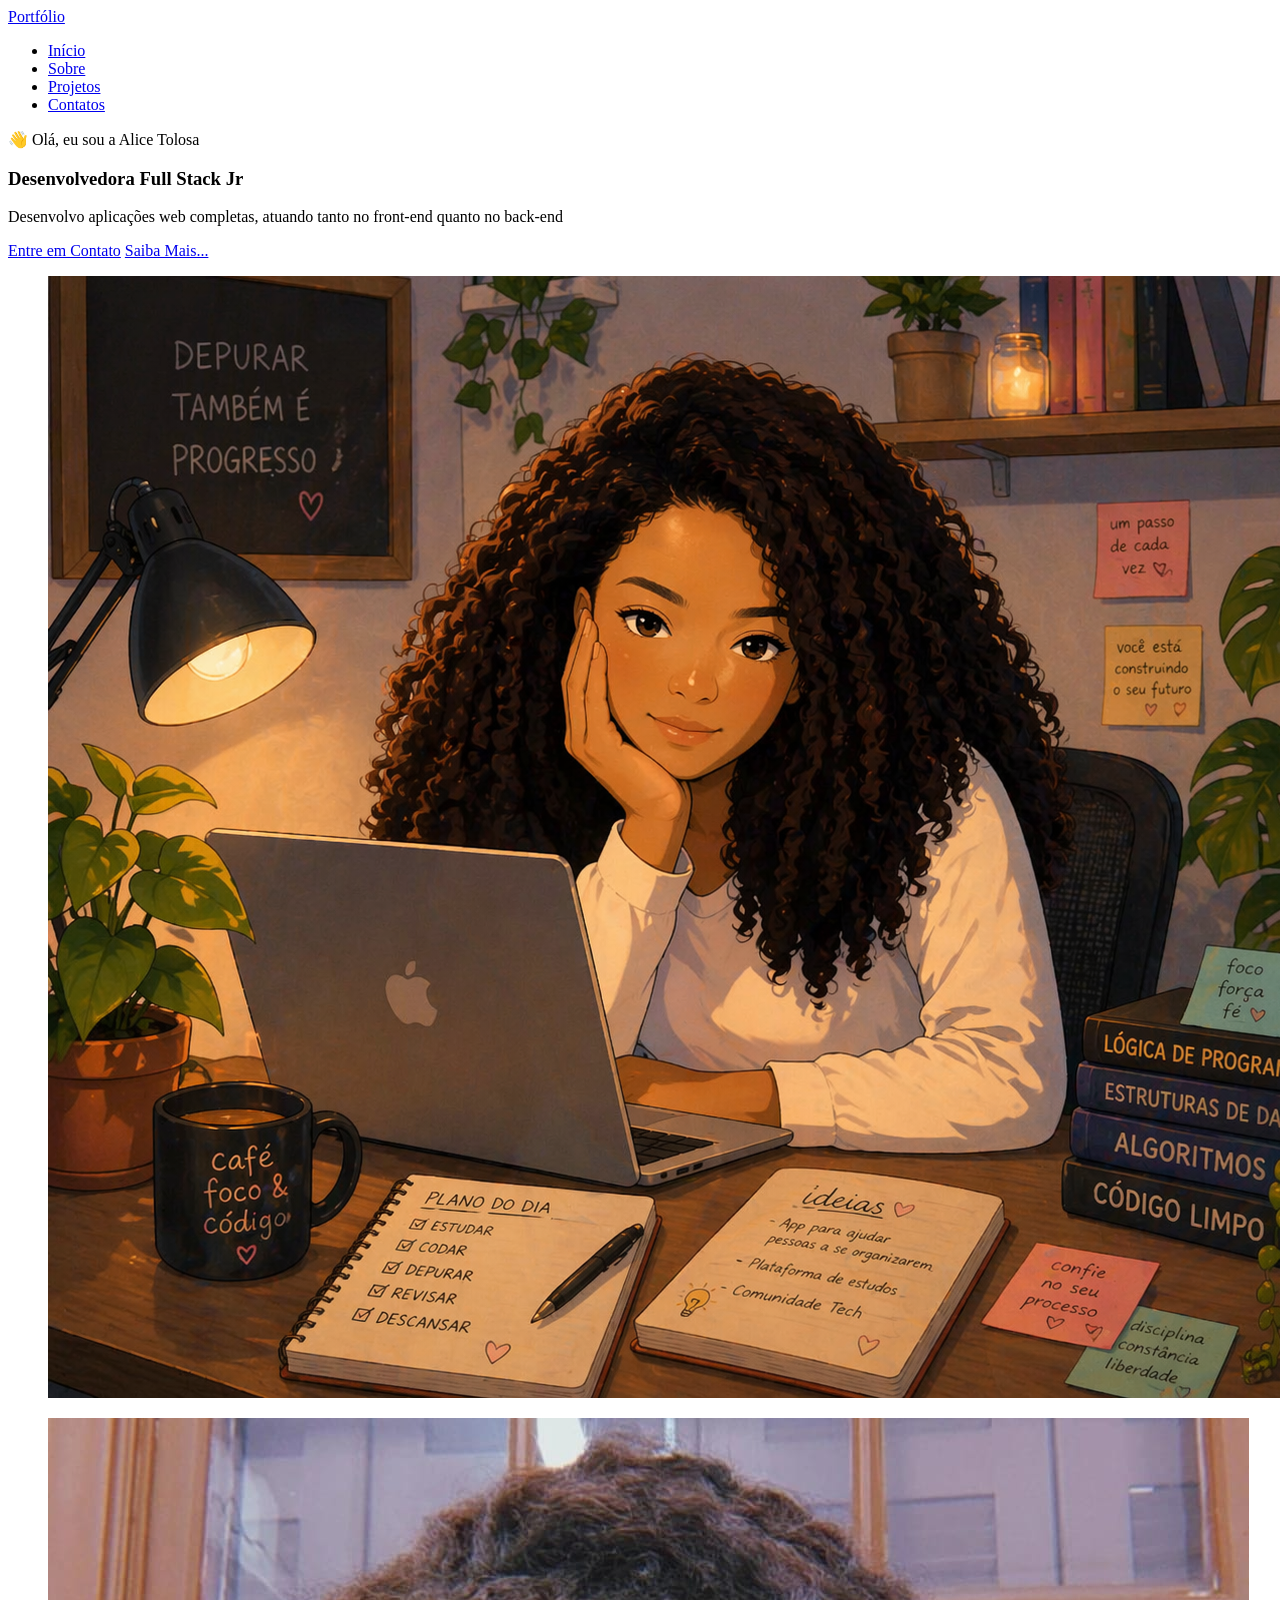
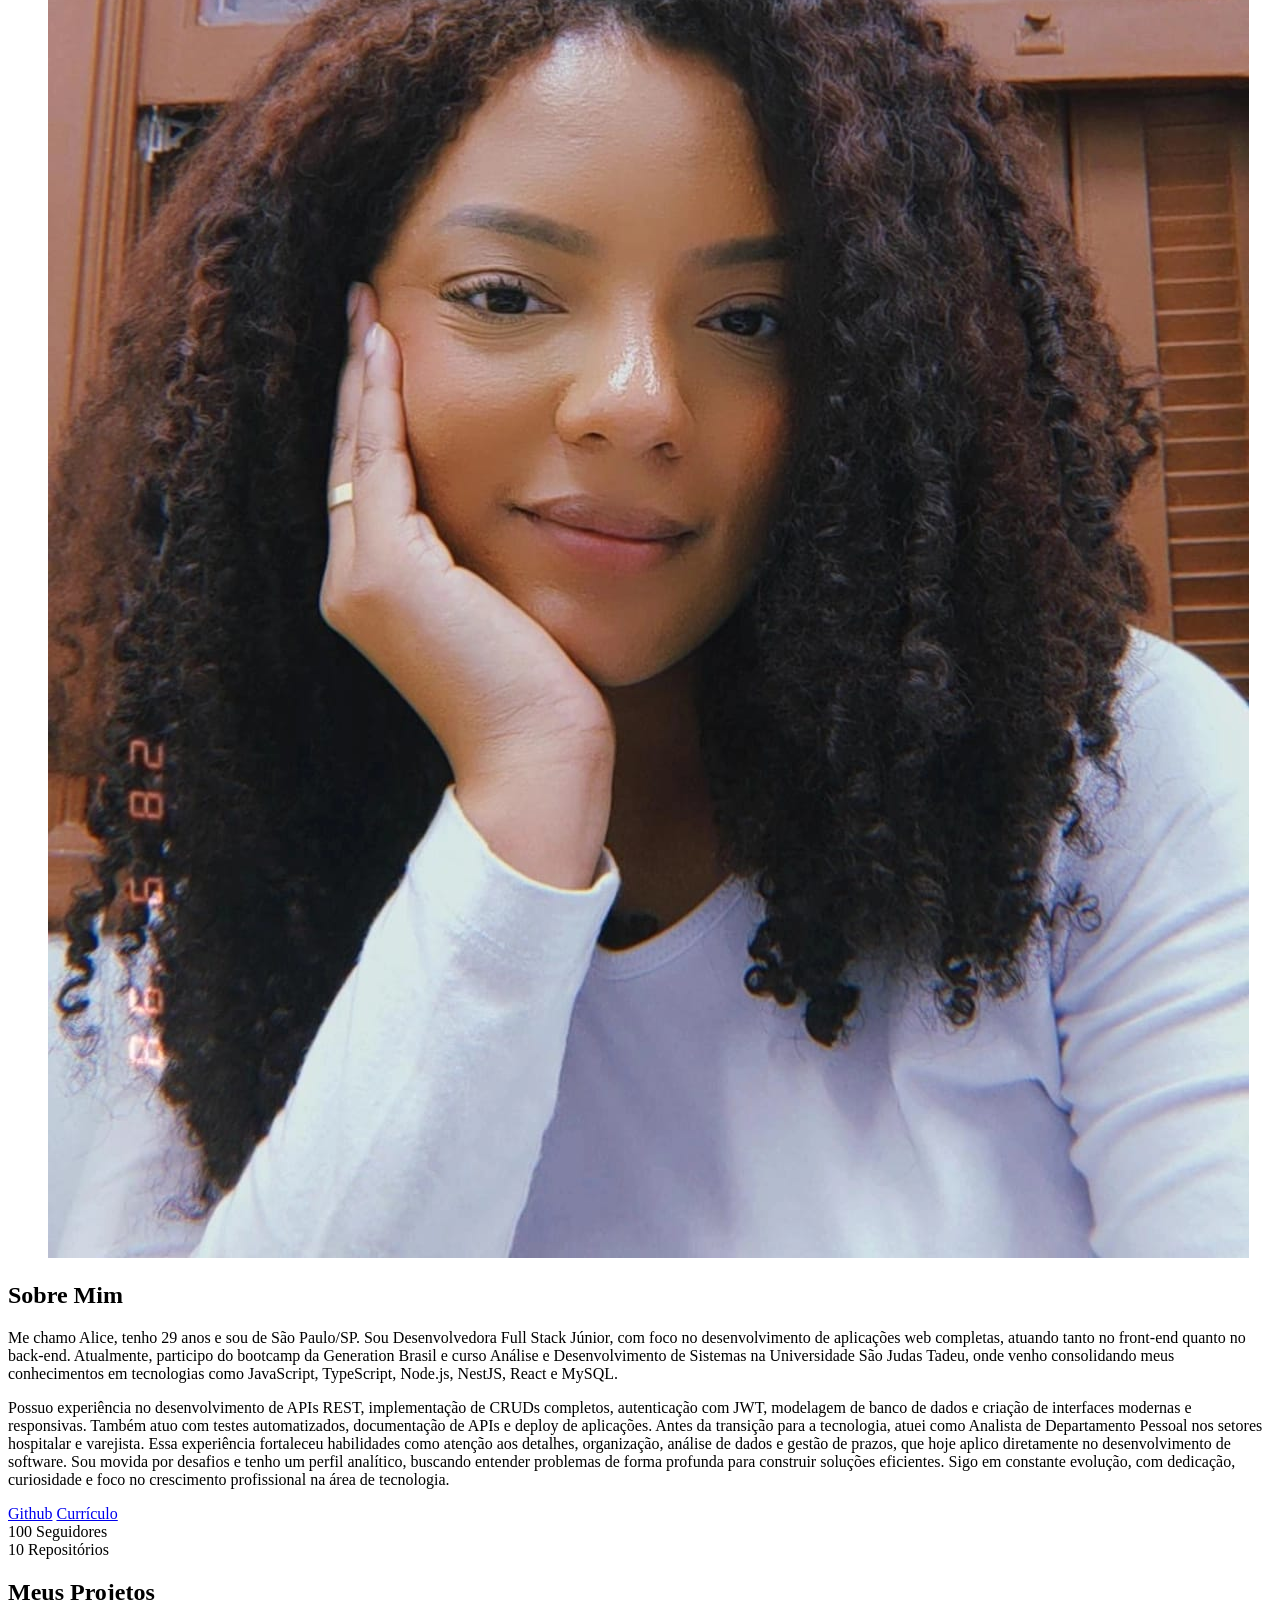
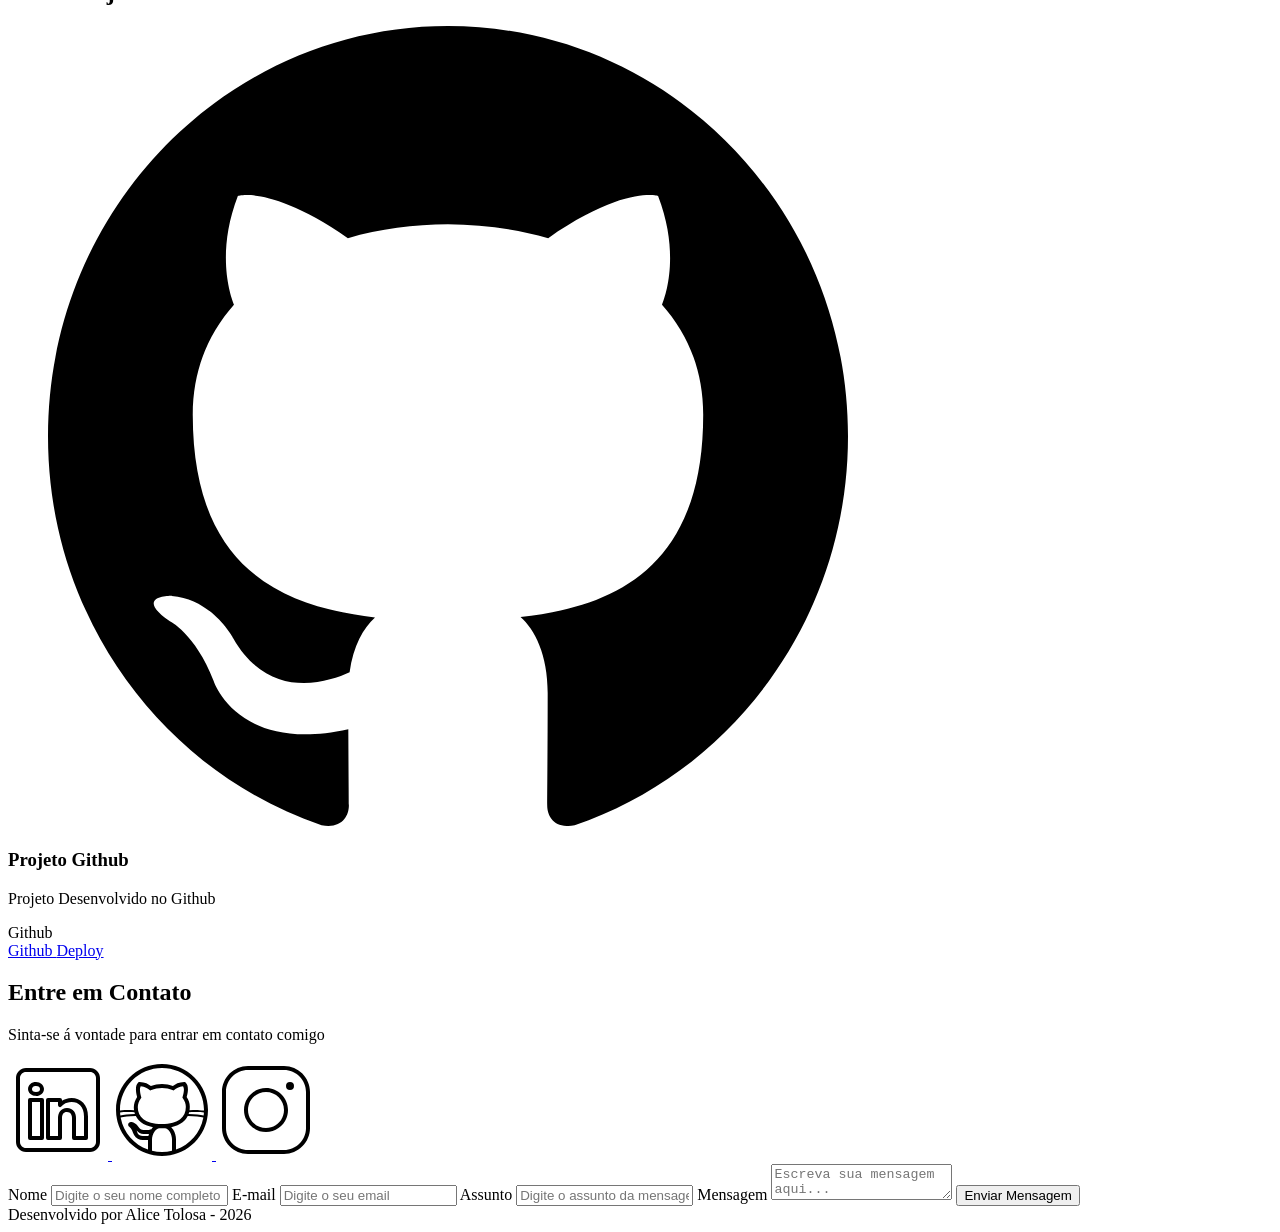
==== index.html @ be059934 "feat: estrutura inicial do projeto com index e assets" ====
<!DOCTYPE html>
<html lang="pt-br">
<head>
    <meta charset="UTF-8">
    <meta name="viewport" content="width=device-width, initial-scale=1.0">
    <meta name="author" content="Alice de Oliveira Tolosa">
    <meta 
        name="description"
        content="Portfólio, 
                desenvolvedora Full Stack especializado em criar experiências 
                digitais incríveis. Conheça meus projetos e entre em contato."
    >
    <meta name="robots" content="index, follow">
    <link rel="icon" type="image/svg+xml" href="./assets/img/favicon.svg">
    <title>Portfólio</title>
</head>
<body>

    <!--cabeçalho da página: logo, nome do site e menu de navegação -->
    <header>

        <!--div container: agrupar tudo do menu-->
        <div class="menu-content">
            
            <!--Titulo: um “logo clicável”-->
            <a href="index.html" id="titulo">Portfólio</a>

            <!--Navegação-->
            <nav>
                <!--Lista não ordenada-->
                <ul class="menu-list">
                    <li> <a href="#hero">Início</a></li>  <!--#hero: aponta pra uma seção da mesma página-->
                    <li> <a href="#about">Sobre</a> </li>
                    <li> <a href="#projects">Projetos</a></li>
                    <li> <a href="#contact">Contatos</a></li>
                </ul>
            </nav>
        </div>
    </header>

    <!---->
    <!--Seção principal da página-->
    <main>

        <!--Seção Boas vindas-->
        <section id="#hero" class="section-container hero-container">

            <!--Boas Vindas-->
            <article class="#hero-content">

                <span>👋 Olá, eu sou a Alice Tolosa</span>
                <h1>Desenvolvedora Full Stack Jr</h1>
                <p>Desenvolvo aplicações web completas, atuando tanto no front-end quanto no back-end</p>

                <div class="buttons-container">
                    <a href="#contact" class="botao">Entre em Contato</a>
                    <a href="#about" class="botao-outline">Saiba Mais...</a>
                </div>
            </article>

            <!--IMAGEM-->
            <figure class="hero-image">
                <img src="./assets/img/dev.png"
                alt="Foto da autora." 
                class="float-animation">
            </figure>

        </section>

      <!--Sobre o autor-->
        <section id="#about" class="section-container about-container">
            
            <figure class="about-image">
                <img src="./assets/img/foto_alice.jpeg" alt="Foto do Perfil">
            </figure>

            <article class="about-content">
                <h2>Sobre Mim </h2>

                <p>
                    Me chamo Alice, tenho 29 anos e sou de São Paulo/SP. Sou Desenvolvedora Full Stack Júnior, com foco no desenvolvimento de aplicações web completas, atuando tanto no front-end quanto no back-end. 
                    Atualmente, participo do bootcamp da Generation Brasil e curso Análise e Desenvolvimento de Sistemas na Universidade São Judas Tadeu, onde venho consolidando meus conhecimentos em tecnologias como JavaScript, TypeScript, Node.js, NestJS, React e MySQL.</p>
                <p>
                    Possuo experiência no desenvolvimento de APIs REST, implementação de CRUDs completos, autenticação com JWT, modelagem de banco de dados e criação de interfaces modernas e responsivas. Também atuo com testes automatizados, documentação de APIs e deploy de aplicações.
                    Antes da transição para a tecnologia, atuei como Analista de Departamento Pessoal nos setores hospitalar e varejista. Essa experiência fortaleceu habilidades como atenção aos detalhes, organização, análise de dados e gestão de prazos, que hoje aplico diretamente no desenvolvimento de software.
                    Sou movida por desafios e tenho um perfil analítico, buscando entender problemas de forma profunda para construir soluções eficientes. Sigo em constante evolução, com dedicação, curiosidade e foco no crescimento profissional na área de tecnologia.
                </p>

                <div class="about-buttons-data">
                    <div class="buttons-container">
                        <a href="#" target="_blank" class="botao">Github</a>
                        <a href="#" target="_blank" class="botao-outline">Currículo</a>
                    </div>

                    <div class="data-container">
                        <div class="data-item">
                            <span class="data-number">100</span>
                            <span class="data-lavel">Seguidores</span>
                        </div>

                        <div class="data-item">
                            <span class="data-number">10</span>
                            <span class="data-label">Repositórios</span>
                        </div>
                    </div>
                </div>
            </article>
        </section>

        <!-- Seção Projetos-->
        <section id="#projects" class="section-container projects-container">
            <h2>Meus Projetos</h2>

            <!--Swiper Container -->
            <div class="swiper projects-swiper">
                <div class="swiper-wrapper">
                    <div class="swiper-slide">
                        <article class="project-card">
                            <figure class="project-image">
                                <img src="./assets/icons/languages/github.svg"
                                alt="Ícone Github">
                            </figure>

                            <div class="projects-content">
                                <h3>Projeto Github</h3>
                                <p>Projeto Desenvolvido no Github</p>

                                <div class="project-tags">
                                    <span class="tag">Github</span>
                                </div>

                                <div class="project-buttons">
                                    <a href="#" target="_blank" class="botao botao-sm">
                                        Github
                                    </a>

                                    <a href="#" target="_blank" class="botao-outline botao-sm">
                                        Deploy
                                    </a>
                                </div>
                            </div>

                        </article>
                    </div>
                </div>

                <!--Botões de navegação-->
                <div class="swiper-button-next"></div>
                <div class="swiper-button-prev"></div>

                <!-- Paginação -->
                <div class="swiper-pagination"></div>
            </div>
        </section>

        <!--Seção de Contatos e redes sociais-->
        <section id="#contact" class="selection-container contact-container">

            <!--Redes Sociais-->
            <article class="contact-info">
                <h2>Entre em Contato</h2>
                <p>Sinta-se á vontade para entrar em contato comigo</p>

                <div class="social-container">
                    <a href="#" target="_blank" class="social-icon" aria-label="LinkedIn">
                        <img src="./assets/icons/social/linkedin.svg" alt="Link para o Linkedin">
                    </a>

                    <a href="#" target="_blank" class="social-icon" aria-label="Github">
                        <img src="./assets/icons/social/github.svg" alt="Link para o Github">
                    </a>

                    <a href="#" target="_blank" class="social-icon" aria-label="Instagram">
                        <img src="./assets/icons/social/instagram.svg" alt="Link para o Instagram">
                    </a>
                </div>
            </article>

            <!--Formulário-->
            <form id="formulario">

                <label for="nome">Nome</label>
                <input id="nome" name="nome" type="text" placeholder="Digite o seu nome completo">
                <span id="erro-nome"></span>

                <label for="email">E-mail</label>
                <input id="email" nome="email" type="text" placeholder="Digite o seu email">
                <span id="erro-email"></span>

                <label for="assunto">Assunto</label>
                <input id="assunto" nome="assunto" type="text" placeholder="Digite o assunto da mensagem">
                <span id="erro-assunto"></span>

                <label for="mensagem">Mensagem</label>
                <textarea id="mensagem" nome="mensagem" placeholder="Escreva sua mensagem aqui..."></textarea>
                <span id="erro-mensagem"></span>

                <button class="botao" type="submit">Enviar Mensagem</button>

            </form>
        </section>

    </main>

    <!--Rodapé-->
    <footer>
        Desenvolvido por Alice Tolosa - 2026
    </footer>
    
</body>
</html>
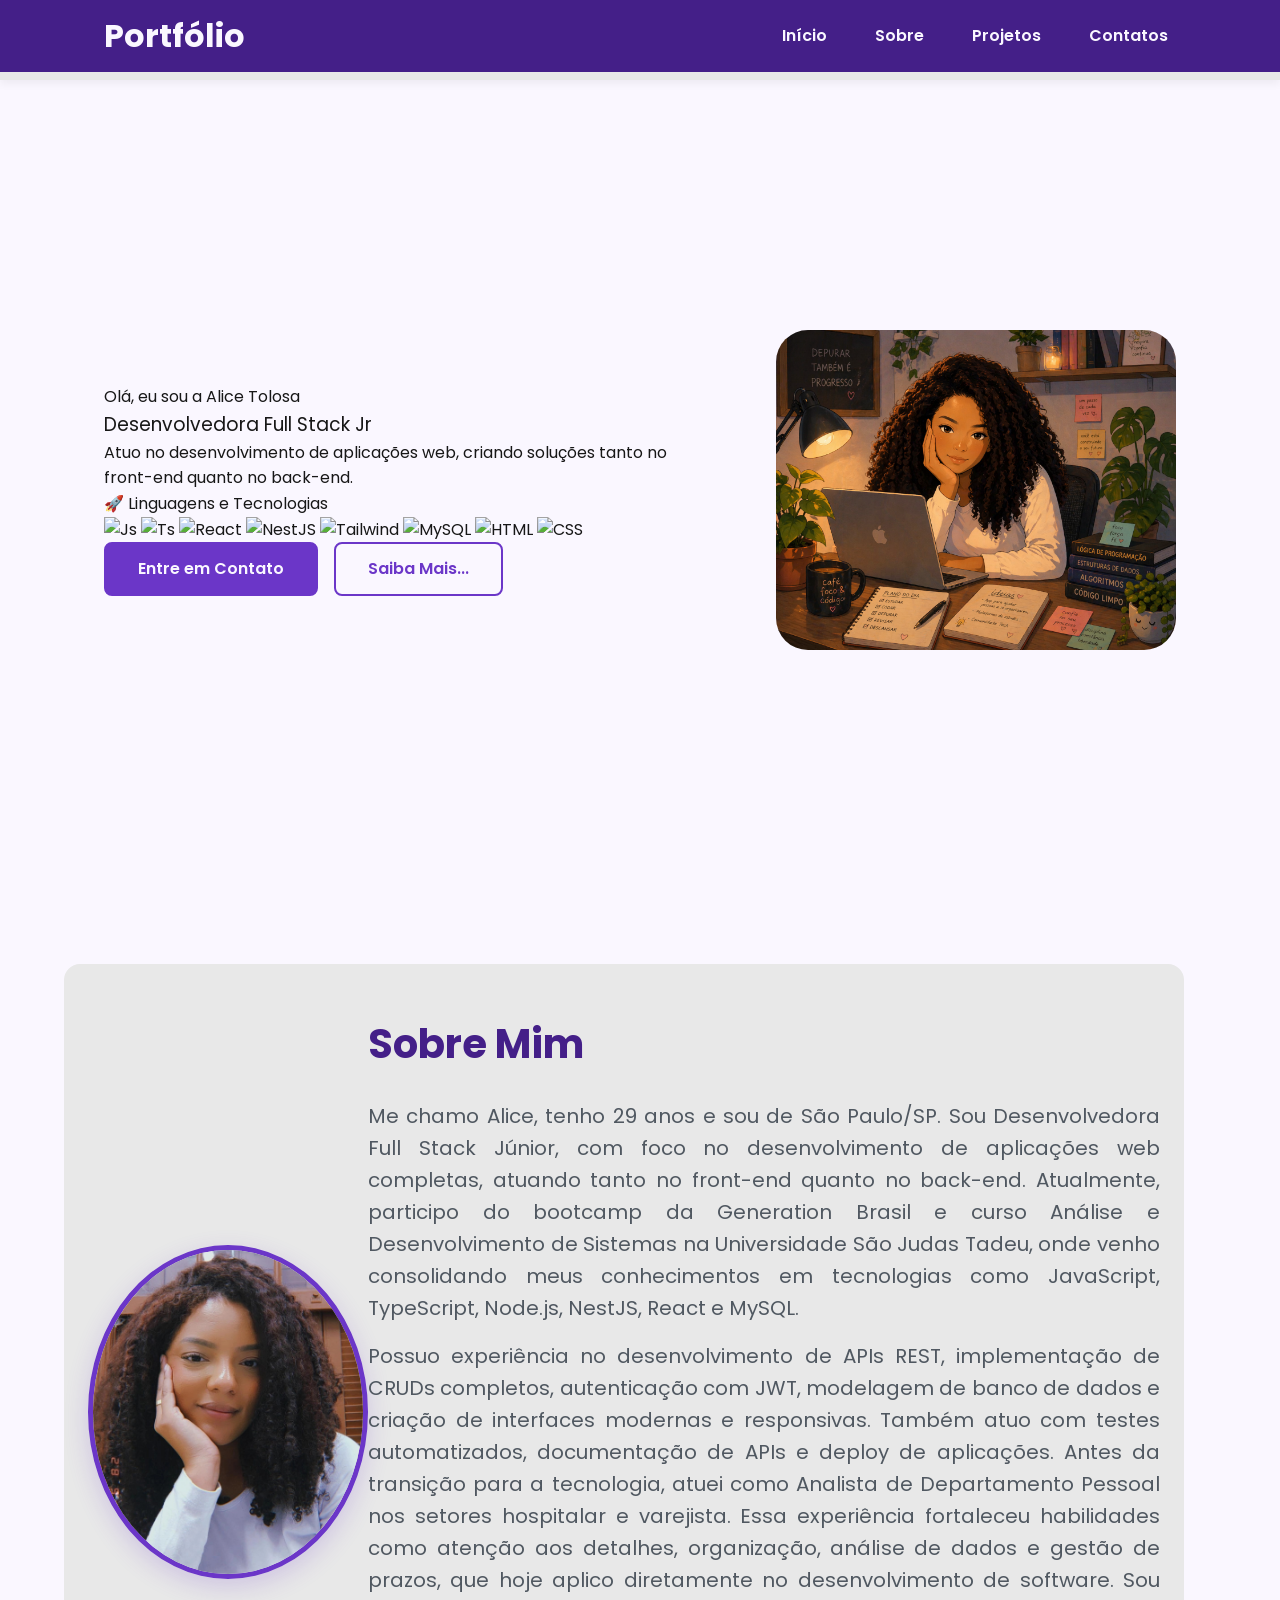
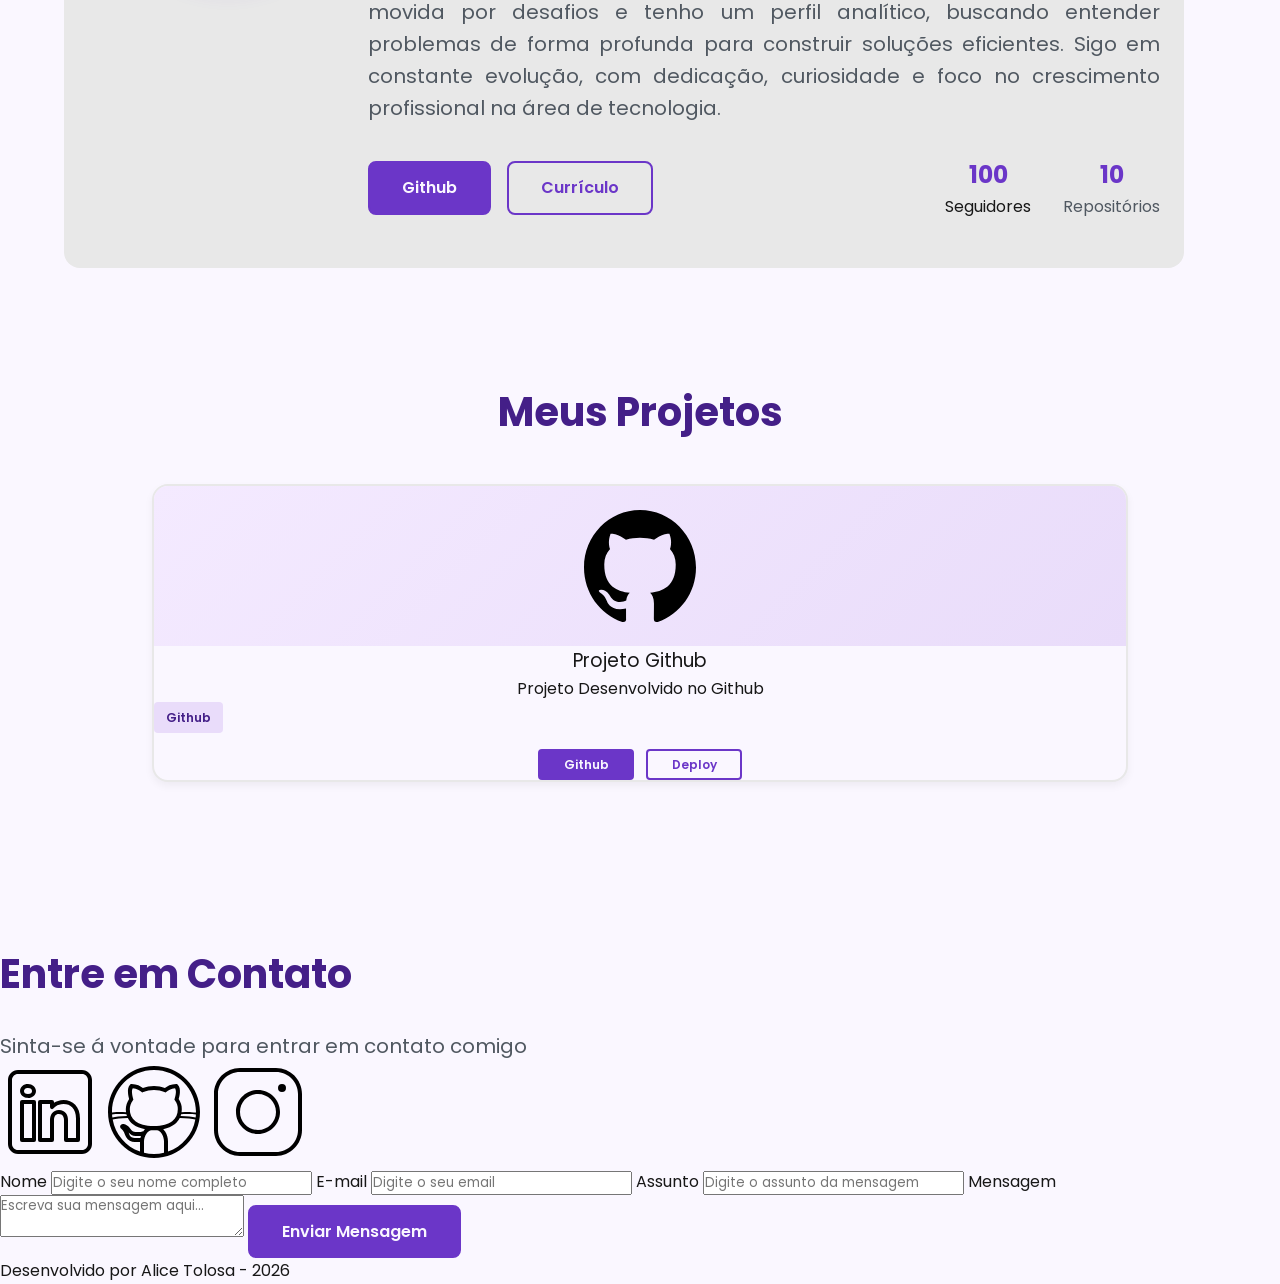
==== commit 28785f3f: "feat: inicio da estilização com css" ====
--- a/index.html
+++ b/index.html
@@ -1,6 +1,14 @@
 <!DOCTYPE html>
 <html lang="pt-br">
 <head>
+
+    <!-- Fontes do Google -->
+    <link rel="preconnect" href="https://fonts.googleapis.com">
+    <link rel="preconnect" href="https://fonts.gstatic.com" crossorigin>
+
+    <!-- Fonte do Google - Poppins -->
+    <link href="https://fonts.googleapis.com/css2?family=Poppins&display=swap" rel="stylesheet">
+
     <meta charset="UTF-8">
     <meta name="viewport" content="width=device-width, initial-scale=1.0">
     <meta name="author" content="Alice de Oliveira Tolosa">
@@ -12,6 +20,8 @@
     >
     <meta name="robots" content="index, follow">
     <link rel="icon" type="image/svg+xml" href="./assets/img/favicon.svg">
+    <!-- Link para a Folha de Estilo da Página - CSS -->
+    <link rel="stylesheet" href="./assets/css/style.css">
     <title>Portfólio</title>
 </head>
 <body>
@@ -48,10 +58,22 @@
             <!--Boas Vindas-->
             <article class="#hero-content">
 
-                <span>👋 Olá, eu sou a Alice Tolosa</span>
+                <span>Olá, eu sou a Alice Tolosa</span>
                 <h1>Desenvolvedora Full Stack Jr</h1>
-                <p>Desenvolvo aplicações web completas, atuando tanto no front-end quanto no back-end</p>
-
+                <p>Atuo no desenvolvimento de aplicações web, criando soluções tanto no front-end quanto no back-end.</p>
+                <p>🚀 Linguagens e Tecnologias </p>
+                
+
+                <img src="https://raw.githubusercontent.com/devicons/devicon/master/icons/javascript/javascript-plain.svg" alt="Js" title="JavaScript" height="30" width="30" /> 
+                <img src="https://cdn.jsdelivr.net/gh/devicons/devicon@latest/icons/typescript/typescript-original.svg" alt="Ts" title="TypeScript" height="30" width="30" /> 
+                <img src="https://cdn.jsdelivr.net/gh/devicons/devicon@latest/icons/react/react-original.svg" alt="React" title="React" height="30" width="30" /> 
+                <img src="https://cdn.simpleicons.org/nestjs/E0234E" alt="NestJS" title="NestJS" height="30" width="30" /> 
+                <img src="https://cdn.jsdelivr.net/gh/devicons/devicon@latest/icons/tailwindcss/tailwindcss-original.svg" alt="Tailwind" title="Tailwind" height="30" width="30" />
+                <img src="https://cdn.simpleicons.org/mysql/4479A1" alt="MySQL" title="MySQL" height="30" width="30" />
+                <img src="https://raw.githubusercontent.com/devicons/devicon/master/icons/html5/html5-original.svg" alt="HTML" title="HTML" height="30" width="30" />
+                <img src="https://raw.githubusercontent.com/devicons/devicon/master/icons/css3/css3-original.svg" alt="CSS" title="CSS" height="30" width="30" />
+
+                
                 <div class="buttons-container">
                     <a href="#contact" class="botao">Entre em Contato</a>
                     <a href="#about" class="botao-outline">Saiba Mais...</a>
--- a/assets/css/style.css
+++ b/assets/css/style.css
@@ -0,0 +1,417 @@
+* {
+    margin : 0;
+    padding: 0;
+    box-sizing: border-box;
+    font-family: 'Poppins', sans-serif;
+    font-weight: 400;
+    text-decoration: none;
+    outline: none;
+}
+
+:root {
+    /*Palheta de Cores*/
+    --purple-50: #f4eaff;
+    --purple-100: #e9dcfa;
+    --purple-200: #cdb3f0;
+    --purple-300: #b186e5;
+    --purple-400: #9460db;
+    --purple-500: #6b36c8;
+    --purple-600: #5b2ca0;
+    --purple-700: #4c2177;
+    --purple-800: #441f88;
+    --purple-900: #2a0e4d;
+
+    /* Cores Neutras */
+    --gray-200: #e8e8e8 ;
+    --gray-400: #505861;
+    --black: #171717;
+    --white: #FAF7FF;
+
+    /* Cores de Estado*/
+    --error: #e63946;
+
+    /* Sombras */
+    --shadow-sm: 0 0.25rem 0.5rem rgba(0, 0, 0, 0.05);
+    --shadow-md: 0 0.25rem 0.75rem rgba(107, 54, 200, 0.25);
+    --shadow-lg: 0 0.5rem 1.5rem rgba(107, 54, 200, 0.2);
+
+    /* Espaçamentos */
+    --spacing-xs: 0.5rem;
+    --spacing-sm: 1rem;
+    --spacing-md: 1.5rem;
+    --spacing-lg: 2rem;
+    --spacing-xl: 3rem;
+    --spacing-2xl: 4rem;
+
+    /* Tamanhos de Fonte*/
+    --text-sm: 0.75rem;
+    --text-base: 1rem;
+    --text-lg: 1.25rem;
+    --text-xl: 1.5rem;
+    --text-2xl: 2rem;
+    --text-3xl: 2.5rem;
+
+    /* Border Radius */
+    --radius-sm: 0.25rem;
+    --radius-md: 0.5rem;
+    --radius-lg: 1rem;
+    --radius-xl: 2rem;
+    --radius-full: 50%;
+
+    /* Animação padrão */
+    --transition-default: all 0.3s ease;
+}
+
+html {
+    scroll-behavior: smooth;
+}
+
+body {
+    display: flex;
+    flex-direction: column;
+    min-height: 100vh;
+    background-color: var(--white);
+    line-height: 1.6;
+    color: var(--black);
+}
+
+main {
+    flex: 1;
+}
+
+.section-container {
+    max-width: 70rem;
+    margin: 0 auto;
+    padding: var(--spacing-xl) var(--spacing-md);
+    scroll-margin-top: 6rem;
+}
+
+.buttons-container {
+    display: flex;
+    gap: var(--spacing-sm);
+}
+
+.botao,
+.botao-outline {
+    display: inline-block;
+    padding: 0.75rem 2rem;
+    border: 0.15rem solid transparent;
+    border-radius: var(--radius-md);
+    font-size: var(--text-base);
+    font-weight: 600;
+    text-align: center;
+    cursor: pointer;
+    transition: var(--transition-default);
+}
+
+/* Botão (primario) */
+.botao {
+    border-color: var(--purple-500);
+    background-color: var(--purple-500);
+    color: var(--white);
+}
+
+.botao:hover {
+    border-color: var(--purple-800);
+    background-color: var(--purple-800);
+    box-shadow: var(--shadow-md);
+    transform: translate(-0.25rem);
+}
+
+/* Botão outline (secundario)*/
+.botao-outline {
+    border-color: var(--purple-500);
+    background-color: transparent;
+    color: var(--purple-500);
+}
+
+.botao-outline:hover {
+    border-color: var(--purple-500);
+    background-color: var(--purple-500);
+    color: var(--white);
+    transform: translate(-0.25rem);
+}
+
+/* Modificador para botões pequenos*/
+.botao.botao-sm,
+.botao-outline.botao-sm {
+    min-width: 6rem;
+    padding: 0.25rem var(--spacing-sm);
+    border-width: 0.125rem;
+    border-radius: 0.25rem;
+    font-size: var(--text-sm);
+}
+
+header {
+    position: static;
+    top: 0;
+    z-index: 1000;
+    width: 100%;
+    height: 5rem;
+    border-bottom: var(--spacing-xs) solid var(--gray-200);
+    background-color: var(--purple-800);
+    box-shadow: var(--shadow-sm);
+}
+
+header a {
+    font-weight: 600;
+    color: var(--white);
+    transition: color 0.3s ease;
+}
+
+head a:hover {
+    color: var(--purple-100);
+}
+
+#titulo {
+    font-size: var(--text-2xl);
+    font-weight: 700;
+}
+
+.menu-content {
+    display: flex;
+    justify-content: space-between;
+    align-items: center;
+    max-width: 70rem;
+    height: 100%;
+    margin: 0 auto;
+    padding: 0 var(--spacing-md);
+}
+
+
+.menu-list {
+    display: flex;
+    gap: var(--spacing-lg);
+    list-style: none;
+}
+
+.menu-list a {
+    padding: var(--spacing-xs);
+}
+
+.hero-container {
+    display: flex;
+    align-items: center;
+    gap: var(--spacing-2xl);
+    min-height: calc(100vh - 5rem);
+}
+
+.hero-content {
+    display: flex;
+    flex: 1;
+    flex-direction: column;
+    gap: var(--spacing-md);
+}
+
+.hero-content span {
+    font-size: var(--text-xl);
+    font-weight: 700;
+}
+
+.hero-content h1 {
+    font-size: var(--text-3xl);
+    font-weight: 700;
+}
+
+.hero-content p,
+.about-content p,
+.contact-info p {
+    font-size: var(--text-lg);
+    color: var(--gray-400);
+}
+
+.hero-image {
+    display: flex;
+    flex: 1;
+    justify-content: center;
+}
+
+.hero-image img {
+    width: 400px;
+    max-width: 100;
+    border-radius: var(--radius-xl);
+}
+
+/* animação da foto*/
+@keyframes float {
+    0%,
+    100% {
+        transform: translate(0);
+    }
+
+    50% {
+        transform: translateY(-1.25rem);
+    }
+}
+
+.float-animation {
+    animation: float 3s ease-in-out infinite;
+}
+
+/*sobre mim*/
+.about-container {
+    display: flex;
+    align-items: center;
+    gap: var(--spacing-2xl) auto;
+    margin: var(--spacing-2xl);
+    border-radius: var(--radius-lg);
+    background-color: var(--gray-200);
+}
+
+/* Sobre mim - Imagem  */
+.about-image {
+    flex: 0 0 17.5rem;
+}
+
+.about-image img {
+    width: 100%;
+    border: 0.35rem solid var(--purple-500);
+    border-radius: var(--radius-full);
+    box-shadow: var(--shadow-lg);
+}
+
+/*sobre mim: texto*/
+.about-content h2,
+.projects-container h2,
+.contact-info h2 {
+    margin-bottom: var(--spacing-md);
+    font-size: var(--text-3xl);
+    font-weight: 700;
+    color: var(--purple-800);
+}
+
+.about-content p {
+    margin-bottom: var(--spacing-sm);
+    text-align: justify;
+}
+
+/*Painel Inferior (Botões e Dados do GitHub)*/
+.about-buttons-data {
+    display: flex;
+    justify-content: space-between;
+    align-items: center;
+    gap: var(--spacing-lg);
+    margin-top: var(--spacing-lg);
+}
+
+.about-buttons-data .botao {
+    margin-right: auto;
+}
+
+/*Card - Dados do GitHub*/
+.data-container {
+    display: flex;
+    gap: var(--spacing-lg);
+    margin-top: 0;
+}
+
+.data-item {
+    display: flex;
+    flex-direction: column;
+    align-items: center;
+}
+
+.data-number{
+    font-size: var(--text-xl);
+    font-weight: 700;
+    text-align: center;
+    color: var(--purple-500);
+}
+
+.data-label {
+    font-size: var(--text-base);
+    text-align: center;
+    color: var(--gray-400);
+}
+
+.projects-container {
+    scroll-margin-top: 3rem;
+    margin: var(--spacing-2xl) auto;
+    text-align: center;
+}
+
+.projects-swiper {
+    position: relative;
+    width: 100%;
+    padding:  var(--spacing-sm) var(--spacing-xl) var(--spacing-xl);
+    overflow: hidden;
+}
+
+.project-card {
+    display: flex;
+    flex-direction: column;
+    width: 100%;
+    height: 100%;
+    border: 0.15rem solid var(--gray-200);
+    border-radius: var(--radius-lg);
+    background-color: var(--white);
+    box-shadow: var(--shadow-sm);
+    overflow: hidden;
+    transition: var(--transition-default);
+}
+
+.project-card:hover {
+    box-shadow: var(--shadow-lg);
+}
+
+.project-image {
+    display: flex;
+    align-items: center;
+    justify-content: center ;
+    width: 100%;
+    height: 10rem;
+    background: linear-gradient(135deg, var(--purple-50) 0%, var(--purple-100) 100%);
+}
+
+.project-image img{
+    width: 75%;
+    height: 75%;
+    max-width: 7rem;
+    max-height: 7rem;
+    object-fit: contain;
+    transition: transform 0.3s ease;
+}
+
+.project-content {
+    display: flex;
+    flex: 1;
+    flex-direction: column;
+    padding: var(--spacing-md);
+    text-align: left;
+}
+
+.project-content h3 {
+    margin-bottom: 0.75rem;
+    font-size: var(--text-lg);
+    font-weight: 700;
+}
+
+.project-content p {
+    flex: 1;
+    margin-bottom: var(--spacing-sm);
+    font-size: 0.95rem;
+    color: var(--gray-400);
+}
+
+.project-tags {
+    display: flex;
+    flex-wrap: wrap;
+    gap: var(--spacing-xs);
+}
+
+.tag {
+    padding: 0.375rem 0.75rem;
+    border-radius: var(--radius-sm);
+    background-color: var(--purple-100);
+    font-size: var(--text-sm);
+    font-weight: 600;
+    color: var(--purple-800);
+}
+
+.project-buttons {
+    display: flex;
+    justify-content: center;
+    align-items: center;
+    gap: 0.75rem;
+    margin-top: var(--spacing-sm);
+}
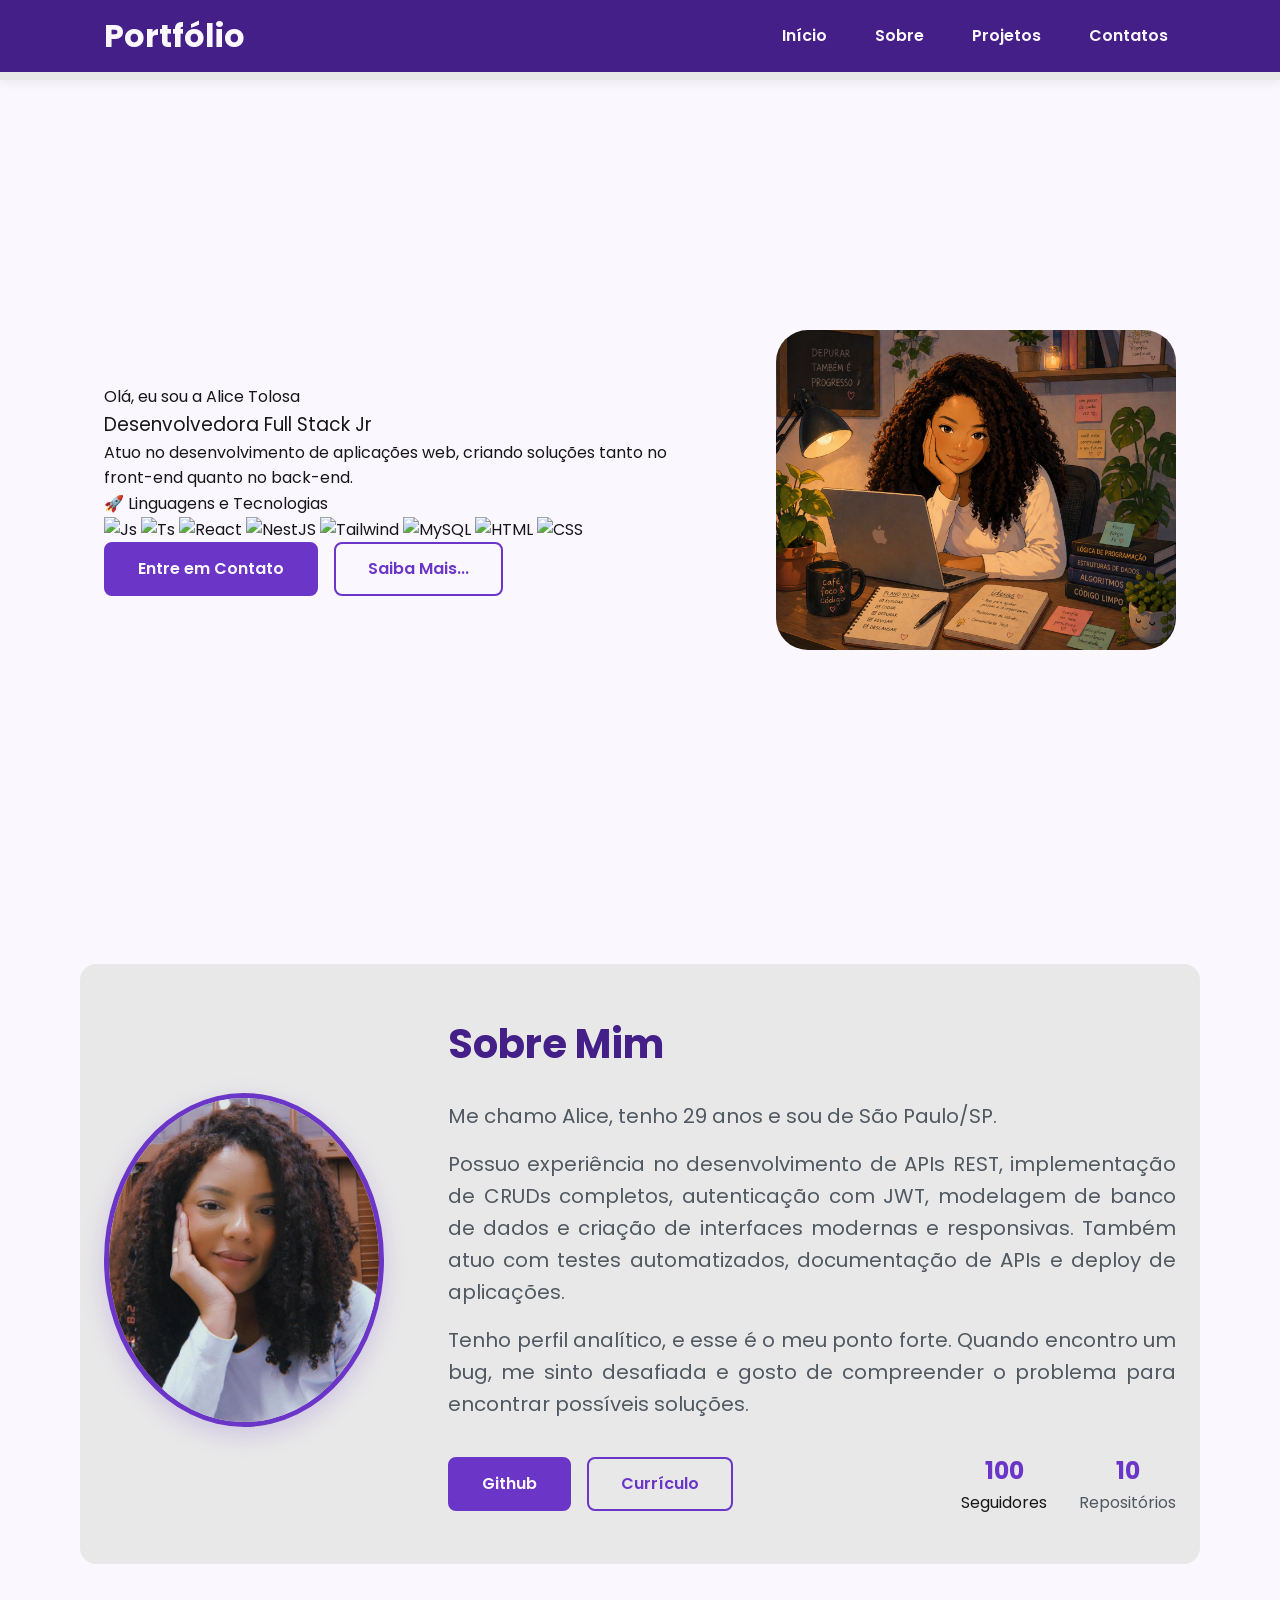
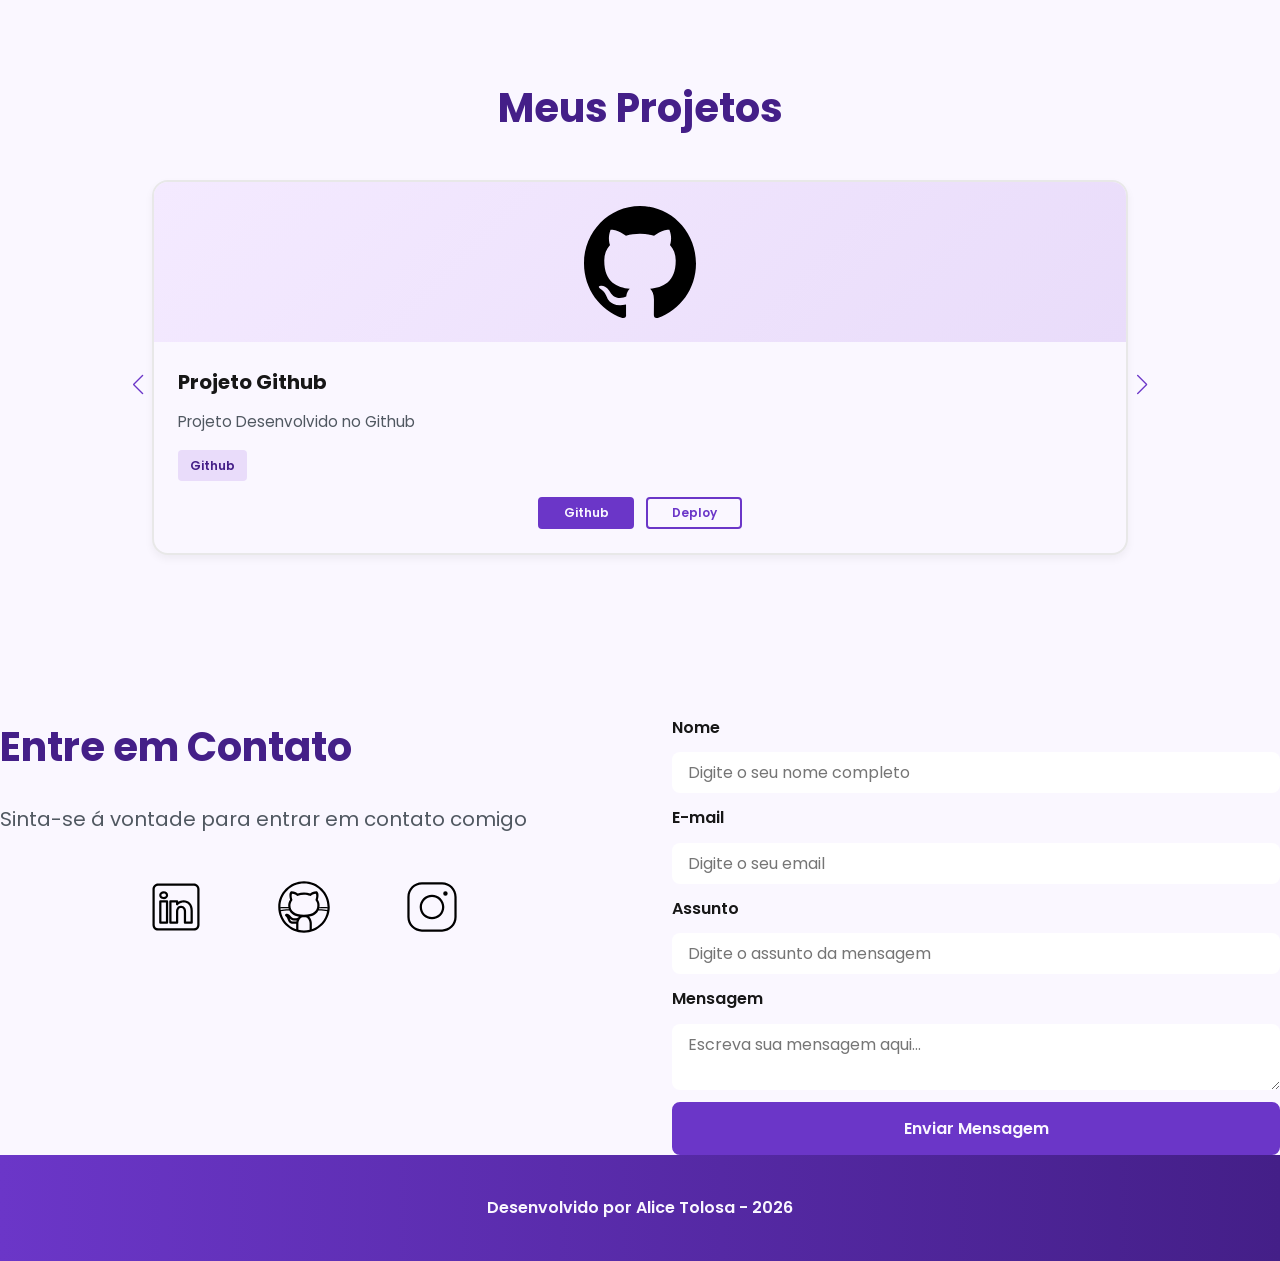
==== commit 1d32e955: "feat: atualização do css" ====
--- a/index.html
+++ b/index.html
@@ -19,6 +19,10 @@
                 digitais incríveis. Conheça meus projetos e entre em contato."
     >
     <meta name="robots" content="index, follow">
+
+    <!-- SWIPER CSS -->
+    <link rel="stylesheet" href="https://cdn.jsdelivr.net/npm/swiper@11/swiper-bundle.min.css"> 
+
     <link rel="icon" type="image/svg+xml" href="./assets/img/favicon.svg">
     <!-- Link para a Folha de Estilo da Página - CSS -->
     <link rel="stylesheet" href="./assets/css/style.css">
@@ -100,13 +104,15 @@
                 <h2>Sobre Mim </h2>
 
                 <p>
-                    Me chamo Alice, tenho 29 anos e sou de São Paulo/SP. Sou Desenvolvedora Full Stack Júnior, com foco no desenvolvimento de aplicações web completas, atuando tanto no front-end quanto no back-end. 
-                    Atualmente, participo do bootcamp da Generation Brasil e curso Análise e Desenvolvimento de Sistemas na Universidade São Judas Tadeu, onde venho consolidando meus conhecimentos em tecnologias como JavaScript, TypeScript, Node.js, NestJS, React e MySQL.</p>
+                    Me chamo Alice, tenho 29 anos e sou de São Paulo/SP.
+                </p>
                 <p>
                     Possuo experiência no desenvolvimento de APIs REST, implementação de CRUDs completos, autenticação com JWT, modelagem de banco de dados e criação de interfaces modernas e responsivas. Também atuo com testes automatizados, documentação de APIs e deploy de aplicações.
-                    Antes da transição para a tecnologia, atuei como Analista de Departamento Pessoal nos setores hospitalar e varejista. Essa experiência fortaleceu habilidades como atenção aos detalhes, organização, análise de dados e gestão de prazos, que hoje aplico diretamente no desenvolvimento de software.
-                    Sou movida por desafios e tenho um perfil analítico, buscando entender problemas de forma profunda para construir soluções eficientes. Sigo em constante evolução, com dedicação, curiosidade e foco no crescimento profissional na área de tecnologia.
                 </p>
+                <p>
+                    Tenho perfil analítico, e esse é o meu ponto forte. Quando encontro um bug, me sinto desafiada e gosto de compreender o problema para encontrar possíveis soluções.
+                </p>
+                
 
                 <div class="about-buttons-data">
                     <div class="buttons-container">
@@ -143,7 +149,7 @@
                                 alt="Ícone Github">
                             </figure>
 
-                            <div class="projects-content">
+                            <div class="project-content">
                                 <h3>Projeto Github</h3>
                                 <p>Projeto Desenvolvido no Github</p>
 
--- a/assets/css/style.css
+++ b/assets/css/style.css
@@ -248,12 +248,12 @@
     animation: float 3s ease-in-out infinite;
 }
 
-/*sobre mim*/
+/*======= SOBRE MIM ======*/
 .about-container {
     display: flex;
     align-items: center;
-    gap: var(--spacing-2xl) auto;
-    margin: var(--spacing-2xl);
+    gap: var(--spacing-2xl);
+    margin: var(--spacing-2xl) auto;
     border-radius: var(--radius-lg);
     background-color: var(--gray-200);
 }
@@ -324,6 +324,9 @@
     color: var(--gray-400);
 }
 
+/*-------------------*/
+
+/*======Seção Projects=========*/
 .projects-container {
     scroll-margin-top: 3rem;
     margin: var(--spacing-2xl) auto;
@@ -414,4 +417,352 @@
     align-items: center;
     gap: 0.75rem;
     margin-top: var(--spacing-sm);
+}
+
+.swiper-wrapper {
+    align-items: stretch;
+}
+
+.swiper-slide {
+    display: flex;
+    height: auto;
+}
+
+.swiper-button-next,
+.swiper-button-prev {
+    width: 3rem;
+    height: 3rem;
+}
+
+/*Botoes de Swiper (navegação)*/
+.swiper-button-next:after,
+.swiper-button-prev:after {
+    font-size: var(--text-lg);
+    color: var(--purple-500);
+}
+
+.swiper-button-next:hover:after,
+.swiper-button-prev:hover:after {
+    color: var(--purple-800);
+}
+
+/*Indicadores de paginação*/
+.swiper-pagination-bullet{
+    width: 0.75rem;
+    height: 0.75rem;
+    background-color: var(--gray-200);
+    opacity: 1;
+}
+
+.swiper-pagination-bullet-active {
+    width: var(--spacing-lg);
+    border-radius: var(--radius-sm);
+    background-color: var(--purple-500);
+}
+
+.contact-container{
+    display: grid;
+    grid-template-columns: 1fr 1fr;
+    gap: var(--spacing-2xl);
+}
+
+.contact-info h2 {
+    margin-bottom: var(--spacing-md);
+}
+
+.contact-info p {
+    margin-bottom: var(--spacing-lg);
+}
+
+/*Redes Sociais*/
+.social-container {
+    display: flex;
+    justify-content: center;
+    gap: var(--spacing-xl);
+}
+
+/*Redes Sociais - Ícones*/
+.social-icon {
+    width: 5rem;
+    height: 5rem;
+    padding: 0.75rem;
+    border-radius: var(--radius-md)
+    var(--transition-default);
+}
+
+.social-icon img {
+    width: 100%;
+    filter: brightness(0) saturate(100%);
+    transition: filter 0.3s ease;
+}
+
+.social-icon:hover img {
+    filter: 
+    brightness(0)
+    saturate(100%)
+    invert(42%)
+    sepia(93%)
+    saturate(1352%)
+    hue-rotate(243deg)
+    brightness(79%)
+    contrast(91%);
+}
+
+/*Formulario*/
+form {
+    display: flex;
+    flex-direction: column;
+    gap: 0.75rem;
+}
+
+/*Seção Label*/
+form label {
+    font-size: var(--text-base);
+    font-weight: 600;
+}
+
+/*Input e Text Area*/
+form input, 
+form textarea {
+    width: 100%;
+    padding: 0.5rem var(--spacing-sm);
+    border: 0.25rem solid var(--spacing-sm);
+    border-radius: var(--radius-md);
+    font-family: inherit;
+    font-size: var(--text-base);
+    transition: border-color 0.3s ease;
+}
+
+form input:focus,
+form textarea:focus {
+    border-color: var(--purple-500);
+    outline: none;
+}
+
+form texterea {
+    min-height: 5rem;
+    resize: none;
+}
+
+form span {
+    margin-top: -0.75rem;
+    font-size: var(--text-sm);
+    color: var(--error);
+}
+
+footer {
+    padding: 2.5rem;
+    background: linear-gradient(to right, var(--purple-500), var(--purple-800));
+    font-weight: 600;
+    text-align: center;
+    color: var(--white);
+}
+
+/*=====Estilizar a Seção Success=======*/
+.success-container {
+    display: flex;
+    flex-direction: column;
+    justify-content: center;
+    align-items: center;
+    width: 100%;
+    min-height: calc(100vh - 12.5rem);
+    padding: var(--spacing-xl) var(--spacing-md);
+}
+
+.success-content {
+    display: flex;
+    flex-direction: column;
+    align-items: center;
+    gap: var(--spacing-md);
+    max-width: 37.5rem;
+    text-align: center;
+}
+
+.success-content h1 {
+    font-size: var(--text-3xl);
+    font-weight: 700;
+    color: var(--purple-800);
+}
+
+.success-content h2 {
+    font-size: var(--text-lg);
+    color: var(--gray-400);
+}
+
+.success-icon {
+    display: flex;
+    align-items: center;
+    justify-content: center;
+    width: 7.5rem;
+    height: 7.5rem;
+    border-radius: var(--radius-full);
+    background-color: var(--purple-100);
+}
+
+.success-icon img {
+    width: 6rem;
+    height: 6rem;
+    filter: brightness(0) 
+            saturate(100%) 
+            invert(11%) 
+            sepia(69%) 
+            saturate(3759%) 
+            hue-rotate(256deg) 
+            brightness(101%) 
+            contrast(96%);
+}
+
+@media screen and (max-width:1024px) {
+    .selection-container {
+        padding: var(--spacing-lg var(--spacing-md));
+ 
+    }
+
+    .selection-container h1 {
+        font-size: var(--text-3xl);
+    }
+
+    .selection-container h2 {
+        font-size: var(--text-2xl);
+    }
+
+    .section-container p {
+        font-size: var(--text-base);
+    }
+
+    .section-container span {
+        font-size: var(--text-lg);
+    }
+
+    .selection-content h1 {
+        font-size: var(--text-3xl);
+    }
+
+     .selection-content h2 {
+        font-size: var(--text-3xl);
+    }
+
+    @media (max-width: 768px) {
+        .menu-list {
+            display: none;
+        }
+    }
+
+    .hero-content,
+    .hero-image {
+        width: 90%;
+    }
+
+    .hero-image img {
+        object-fit: cover;
+    }
+
+    .buttons-container {
+        justify-content: center;
+        width: 100%;
+    }
+
+    .hero-container .botao,
+    .hero-container .botao-outline {
+        padding: 0.75rem 1.5rem;
+        font-size: 0.95rem;
+        white-space: nowrap;
+    }
+
+    .about-container {
+        flex-direction: column;
+        gap: var(--spacing-md);
+        margin: var(--spacing-lg);
+        padding: var(--spacing-lg);
+    }
+
+    .about-image img {
+        max-width: 16rem;
+        width: 100%;
+    }
+
+    .about-content {
+        width: 100%;
+    }
+
+    .about-buttons-data {
+        flex-direction: column;
+        gap: var(--spacing-md);
+        align-items: stretch;
+    }
+
+    .about-buttons-data .botao {
+        margin-left: 0;
+    }
+
+    .data-container {
+        justify-content: center;
+        width: 100%;
+    }
+
+    .projects-container {
+        margin: 0;
+        padding: var(--spacing-sm) var(--spacing-lg) 2.5rem;
+    }
+
+    .project-card {
+        width: 100%;
+        height: 30rem;
+        min-height: 30rem;
+        max-width: 30rem;
+        max-width: 100%;
+    }
+
+    .project-content p {
+        flex: 1;
+        overflow: hidden;
+    }
+
+    .project-tags {
+        min-height: 2.5rem;
+        align-items: flex-start;
+    }
+
+    .swiper-wrapper {
+        align-items: stretch;
+    }
+
+    .swiper-slide {
+        display: flex;
+        justify-content: center;
+        align-items: stretch;
+        height: auto;
+    }
+
+    .swiper-button-next,
+    .swiper-button-prev {
+        display: none;
+    }
+
+    .contact-container {
+        grid-template-columns: 1fr;
+        gap: var(--spacing-lg);
+        width: 90%;
+        margin: 0 auto;
+    }
+
+    .success-container{
+        padding: var(--spacing-xl) var(--spacing-md);
+        min-height: calc(100vh - 10rem);
+    }
+
+    .success-content {
+        gap: var(--spacing-lg);
+        max-width: 35rem;
+    }
+
+    .success-icon {
+        width: 6rem;
+        height: 6rem;
+    }
+
+    .success-icon img {
+        width: 5rem;
+        height: 5rem;
+    }
 }
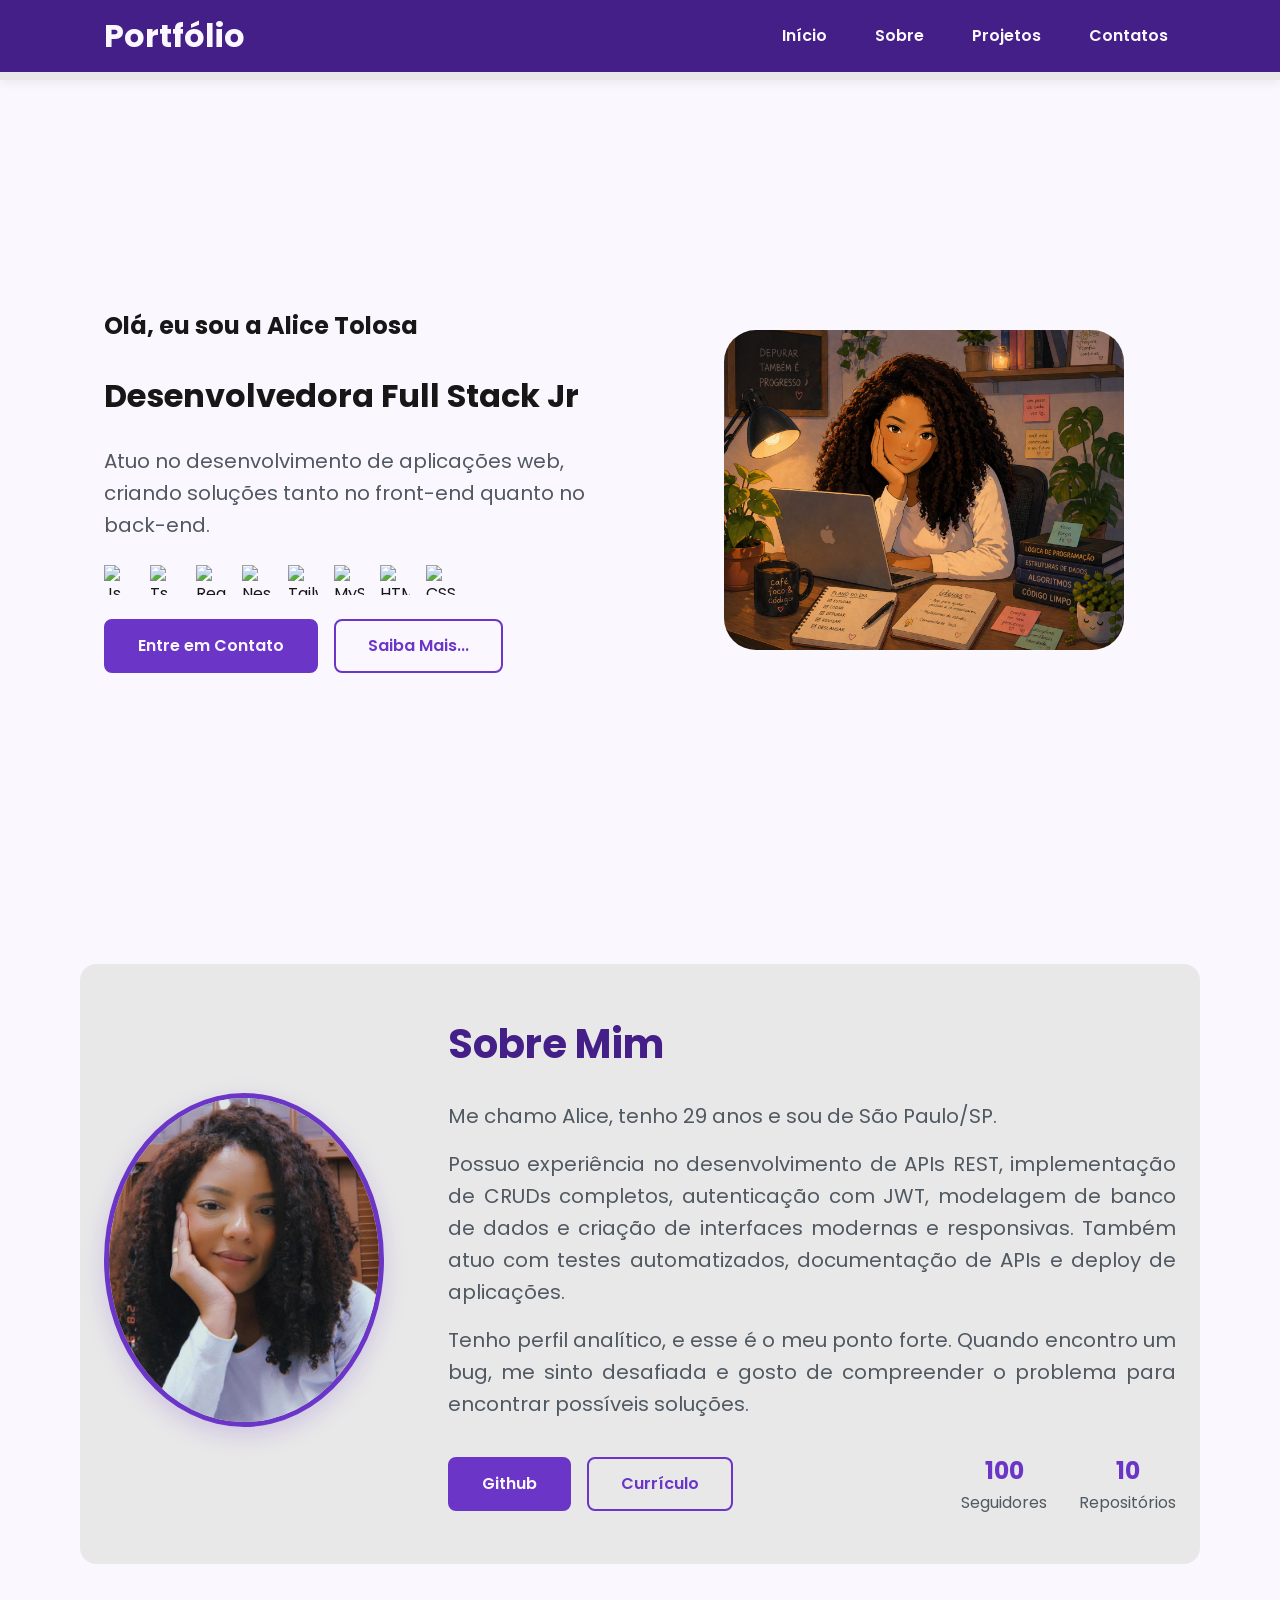
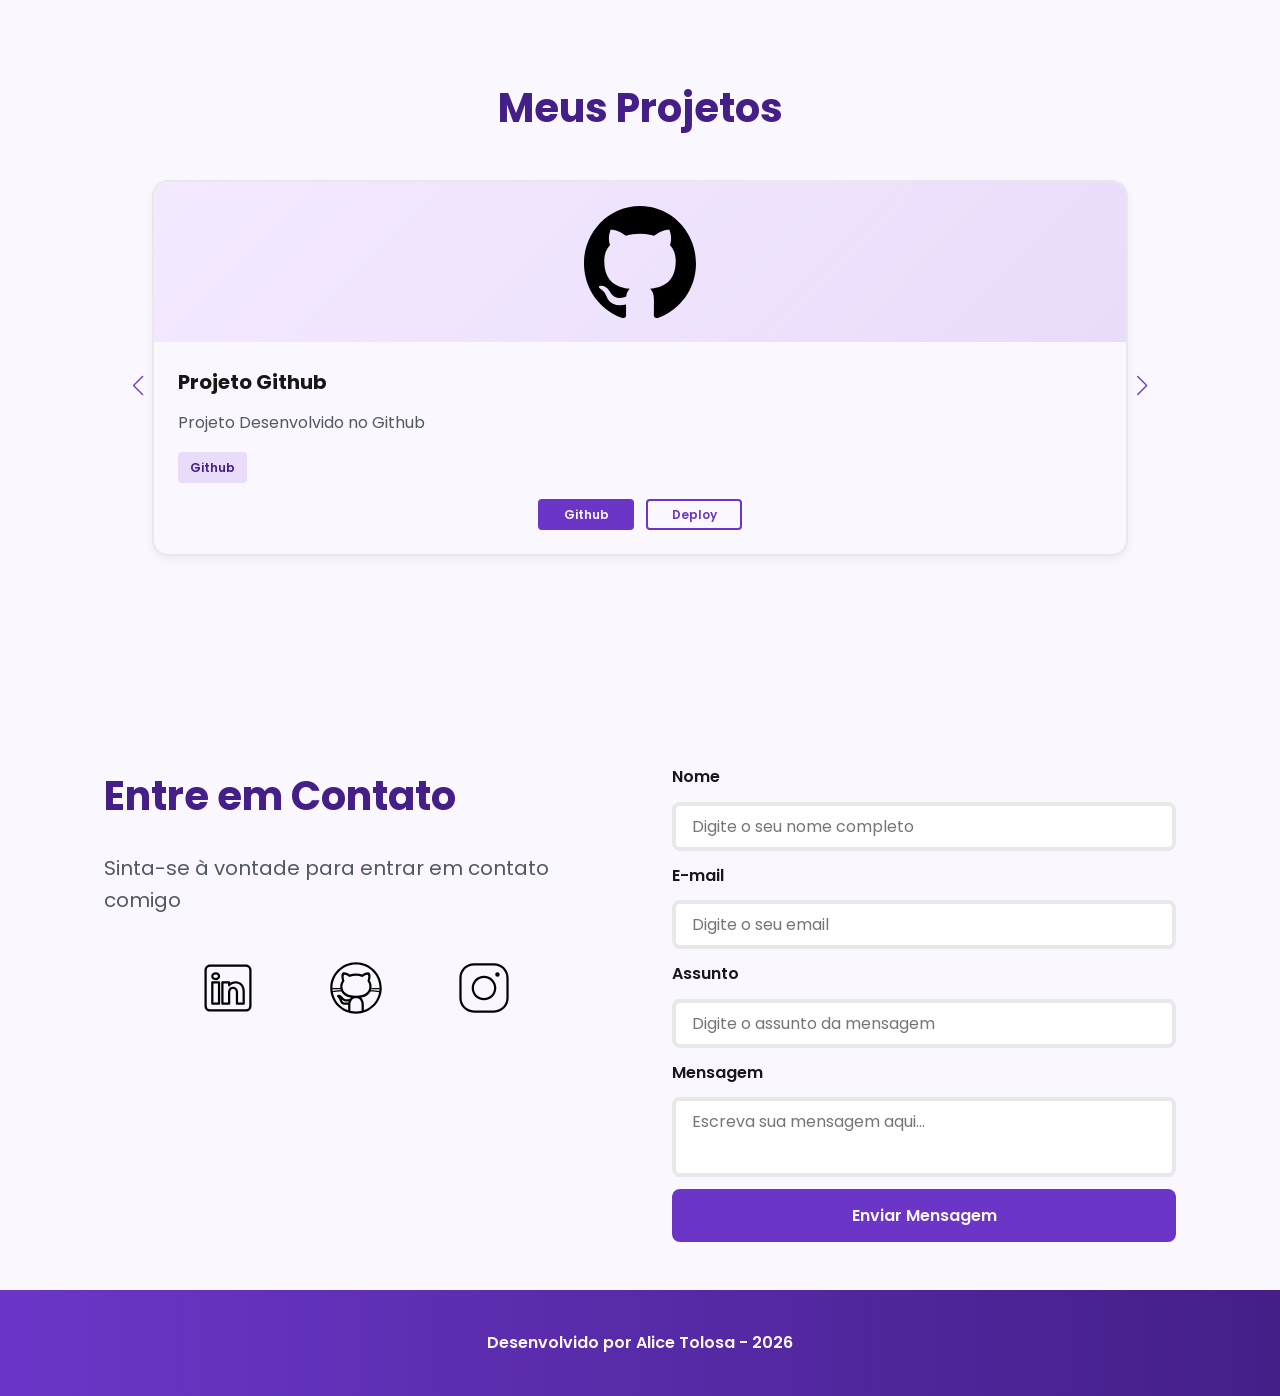
==== commit 1d954753: "feat: responsividade para celulares" ====
--- a/index.html
+++ b/index.html
@@ -57,26 +57,27 @@
     <main>
 
         <!--Seção Boas vindas-->
-        <section id="#hero" class="section-container hero-container">
+        <section id="hero" class="section-container hero-container">
 
             <!--Boas Vindas-->
-            <article class="#hero-content">
+            <article class="hero-content">
 
                 <span>Olá, eu sou a Alice Tolosa</span>
                 <h1>Desenvolvedora Full Stack Jr</h1>
                 <p>Atuo no desenvolvimento de aplicações web, criando soluções tanto no front-end quanto no back-end.</p>
-                <p>🚀 Linguagens e Tecnologias </p>
-                
-
-                <img src="https://raw.githubusercontent.com/devicons/devicon/master/icons/javascript/javascript-plain.svg" alt="Js" title="JavaScript" height="30" width="30" /> 
-                <img src="https://cdn.jsdelivr.net/gh/devicons/devicon@latest/icons/typescript/typescript-original.svg" alt="Ts" title="TypeScript" height="30" width="30" /> 
-                <img src="https://cdn.jsdelivr.net/gh/devicons/devicon@latest/icons/react/react-original.svg" alt="React" title="React" height="30" width="30" /> 
-                <img src="https://cdn.simpleicons.org/nestjs/E0234E" alt="NestJS" title="NestJS" height="30" width="30" /> 
-                <img src="https://cdn.jsdelivr.net/gh/devicons/devicon@latest/icons/tailwindcss/tailwindcss-original.svg" alt="Tailwind" title="Tailwind" height="30" width="30" />
-                <img src="https://cdn.simpleicons.org/mysql/4479A1" alt="MySQL" title="MySQL" height="30" width="30" />
-                <img src="https://raw.githubusercontent.com/devicons/devicon/master/icons/html5/html5-original.svg" alt="HTML" title="HTML" height="30" width="30" />
-                <img src="https://raw.githubusercontent.com/devicons/devicon/master/icons/css3/css3-original.svg" alt="CSS" title="CSS" height="30" width="30" />
-
+                
+                <div class="tech-icons">
+                    <img src="https://raw.githubusercontent.com/devicons/devicon/master/icons/javascript/javascript-plain.svg" alt="Js" title="JavaScript" height="30" width="30" /> 
+                    <img src="https://cdn.jsdelivr.net/gh/devicons/devicon@latest/icons/typescript/typescript-original.svg" alt="Ts" title="TypeScript" height="30" width="30" /> 
+                    <img src="https://cdn.jsdelivr.net/gh/devicons/devicon@latest/icons/react/react-original.svg" alt="React" title="React" height="30" width="30" /> 
+                    <img src="https://cdn.simpleicons.org/nestjs/E0234E" alt="NestJS" title="NestJS" height="30" width="30" /> 
+                    <img src="https://cdn.jsdelivr.net/gh/devicons/devicon@latest/icons/tailwindcss/tailwindcss-original.svg" alt="Tailwind" title="Tailwind" height="30" width="30" />
+                    <img src="https://cdn.simpleicons.org/mysql/4479A1" alt="MySQL" title="MySQL" height="30" width="30" />
+                    <img src="https://raw.githubusercontent.com/devicons/devicon/master/icons/html5/html5-original.svg" alt="HTML" title="HTML" height="30" width="30" />
+                    <img src="https://raw.githubusercontent.com/devicons/devicon/master/icons/css3/css3-original.svg" alt="CSS" title="CSS" height="30" width="30" />
+
+                </div>
+                
                 
                 <div class="buttons-container">
                     <a href="#contact" class="botao">Entre em Contato</a>
@@ -123,7 +124,7 @@
                     <div class="data-container">
                         <div class="data-item">
                             <span class="data-number">100</span>
-                            <span class="data-lavel">Seguidores</span>
+                            <span class="data-label">Seguidores</span>
                         </div>
 
                         <div class="data-item">
@@ -182,19 +183,19 @@
         </section>
 
         <!--Seção de Contatos e redes sociais-->
-        <section id="#contact" class="selection-container contact-container">
+        <section id="#contact" class="section-container contact-container">
 
             <!--Redes Sociais-->
             <article class="contact-info">
                 <h2>Entre em Contato</h2>
-                <p>Sinta-se á vontade para entrar em contato comigo</p>
+                <p>Sinta-se à vontade para entrar em contato comigo</p>
 
                 <div class="social-container">
                     <a href="#" target="_blank" class="social-icon" aria-label="LinkedIn">
                         <img src="./assets/icons/social/linkedin.svg" alt="Link para o Linkedin">
                     </a>
 
-                    <a href="#" target="_blank" class="social-icon" aria-label="Github">
+                    <a href="#" target="_blank" class="social-icon" aria-label="GitHub">
                         <img src="./assets/icons/social/github.svg" alt="Link para o Github">
                     </a>
 
@@ -212,15 +213,15 @@
                 <span id="erro-nome"></span>
 
                 <label for="email">E-mail</label>
-                <input id="email" nome="email" type="text" placeholder="Digite o seu email">
+                <input id="email" name="email" type="text" placeholder="Digite o seu email">
                 <span id="erro-email"></span>
 
                 <label for="assunto">Assunto</label>
-                <input id="assunto" nome="assunto" type="text" placeholder="Digite o assunto da mensagem">
+                <input id="assunto" name="assunto" type="text" placeholder="Digite o assunto da mensagem">
                 <span id="erro-assunto"></span>
 
                 <label for="mensagem">Mensagem</label>
-                <textarea id="mensagem" nome="mensagem" placeholder="Escreva sua mensagem aqui..."></textarea>
+                <textarea id="mensagem" name="mensagem" placeholder="Escreva sua mensagem aqui..."></textarea>
                 <span id="erro-mensagem"></span>
 
                 <button class="botao" type="submit">Enviar Mensagem</button>
--- a/assets/css/style.css
+++ b/assets/css/style.css
@@ -115,7 +115,7 @@
     border-color: var(--purple-800);
     background-color: var(--purple-800);
     box-shadow: var(--shadow-md);
-    transform: translate(-0.25rem);
+    transform: translateY(-0.25rem);
 }
 
 /* Botão outline (secundario)*/
@@ -143,7 +143,7 @@
 }
 
 header {
-    position: static;
+    position: sticky;
     top: 0;
     z-index: 1000;
     width: 100%;
@@ -159,7 +159,7 @@
     transition: color 0.3s ease;
 }
 
-head a:hover {
+header a:hover {
     color: var(--purple-100);
 }
 
@@ -209,7 +209,7 @@
 }
 
 .hero-content h1 {
-    font-size: var(--text-3xl);
+    font-size: var(--text-2xl);
     font-weight: 700;
 }
 
@@ -228,10 +228,16 @@
 
 .hero-image img {
     width: 400px;
-    max-width: 100;
+    max-width: 100%;
     border-radius: var(--radius-xl);
 }
 
+.tech-icons {
+    display: flex;
+    flex-wrap: wrap; /* quebra linha se não couber */
+    gap: 1rem; /* espaço entre os ícones */
+    align-items: center;
+}
 /* animação da foto*/
 @keyframes float {
     0%,
@@ -392,7 +398,7 @@
 .project-content p {
     flex: 1;
     margin-bottom: var(--spacing-sm);
-    font-size: 0.95rem;
+    font-size: var(--text-base);
     color: var(--gray-400);
 }
 
@@ -486,8 +492,8 @@
     width: 5rem;
     height: 5rem;
     padding: 0.75rem;
-    border-radius: var(--radius-md)
-    var(--transition-default);
+    border-radius: var(--radius-md);
+    transition: var(--transition-default);
 }
 
 .social-icon img {
@@ -526,7 +532,7 @@
 form textarea {
     width: 100%;
     padding: 0.5rem var(--spacing-sm);
-    border: 0.25rem solid var(--spacing-sm);
+    border: 0.25rem solid var(--gray-200);
     border-radius: var(--radius-md);
     font-family: inherit;
     font-size: var(--text-base);
@@ -539,7 +545,7 @@
     outline: none;
 }
 
-form texterea {
+form textarea {
     min-height: 5rem;
     resize: none;
 }
@@ -765,4 +771,184 @@
         width: 5rem;
         height: 5rem;
     }
+}
+
+@media  screen and (max-width: 480px) {
+    
+    .section-container {
+        padding: var(--spacing-md) var(--spacing-sm);
+    }
+
+    .section-container h2 {
+        font-size: var(--text-xl);
+    }
+
+    .section-container span {
+        font-size: var(--text-lg);
+    }
+
+    .success-content h1 {
+        font-size: var(--text-xl);
+    }
+
+    .success-content h2 {
+        font-size: var(--text-base);
+    }
+
+    #titulo {
+        font-size: var(--text-xl);
+    }
+
+    .menu-list {
+        display: none;
+    }
+
+    .hero-container {
+        gap: var(--spacing-sm);
+    }
+
+    .hero-content {
+        gap: var(--spacing-xs);
+        width: 100%;
+    }
+
+    .buttons-container {
+        flex-direction: column;
+        gap: 0.75rem;
+        width: 100%;
+    }
+
+    .buttons-container .botao,
+    .buttons-container .botao-outline {
+        width: 100%;
+    }
+
+    .hero-container  .botao,
+    .hero-container .botao-outline {
+        padding: 0.75rem 1rem;
+        font-size: 0.95rem;
+        white-space: nowrap;
+    }
+
+    .hero-image {
+        width: 100%;
+    }
+
+    .hero-image img {
+        max-width: 20rem;
+    }
+
+    .about-image {
+        max-width: 14rem;
+    }
+
+    .about-buttons-data .botao,
+    .about-buttons-data .botao-outline {
+        width: 100%;
+        padding: 0.75rem var(--spacing-lg);
+        font-size: var(--text-base);
+        text-align: center;
+    }
+
+    .data-number {
+        font-size: var(--text-lg);
+    }
+
+    .data-label {
+        font-size: var(--text-sm);
+    }
+
+    .projects-container {
+        margin: var(--spacing-lg);
+    }
+
+    .projects-swiper {
+        position: relative;
+        margin: 0;
+        padding: var(--spacing-sm) 0 2rem 0;
+        overflow: visible;
+
+    }
+
+    .project-card {
+        width: 100%;
+        height: 20rem;
+        max-width: 20rem;
+    }
+
+    .project-image {
+        height: 10rem;
+    }
+
+    .project-content {
+        padding: var(--spacing-md);
+    }
+
+    .project-content h3{
+        font-size: 1.25rem;
+    }
+
+    .project-content p {
+        font-size: 0.95rem;
+    }
+
+    .contact-container {
+        width: 100%;
+    }
+
+    .contact-info p {
+        margin-bottom: var(--spacing-md);
+    }
+
+    .social-container {
+        flex-wrap: wrap;
+        gap:  var(--spacing-lg);
+        margin-bottom: var(--spacing-xs);
+    }
+
+    .social-icon {
+        width: 4rem;
+        height: 4rem;
+    }
+
+    form {
+        gap: var(--spacing-sm);
+    }
+
+    form label {
+        font-size: 0.95rem;
+    }
+
+    form input,
+    form textarea {
+        padding: 0.75rem;
+        font-size: var(--text-base);
+    }
+
+    form button {
+        padding: 0.75rem var(--spacing-md);
+        font-size: var(--text-base);
+    }
+
+    footer {
+        padding: var(--spacing-md) var(--spacing-sm);
+        font-size: var(--text-sm);
+    }
+
+    .success-content {
+        gap: var(--spacing-md);
+        max-width: 100%;
+        padding: 0 var(--spacing-sm);
+    }
+
+    .success-icon {
+        width: 4rem;
+        height: 4rem;
+    }
+
+    .success-content .botao {
+        width: 100%;
+        max-width: 20rem;
+        padding: 0.75rem var(--spacing-lg);
+    }
 }
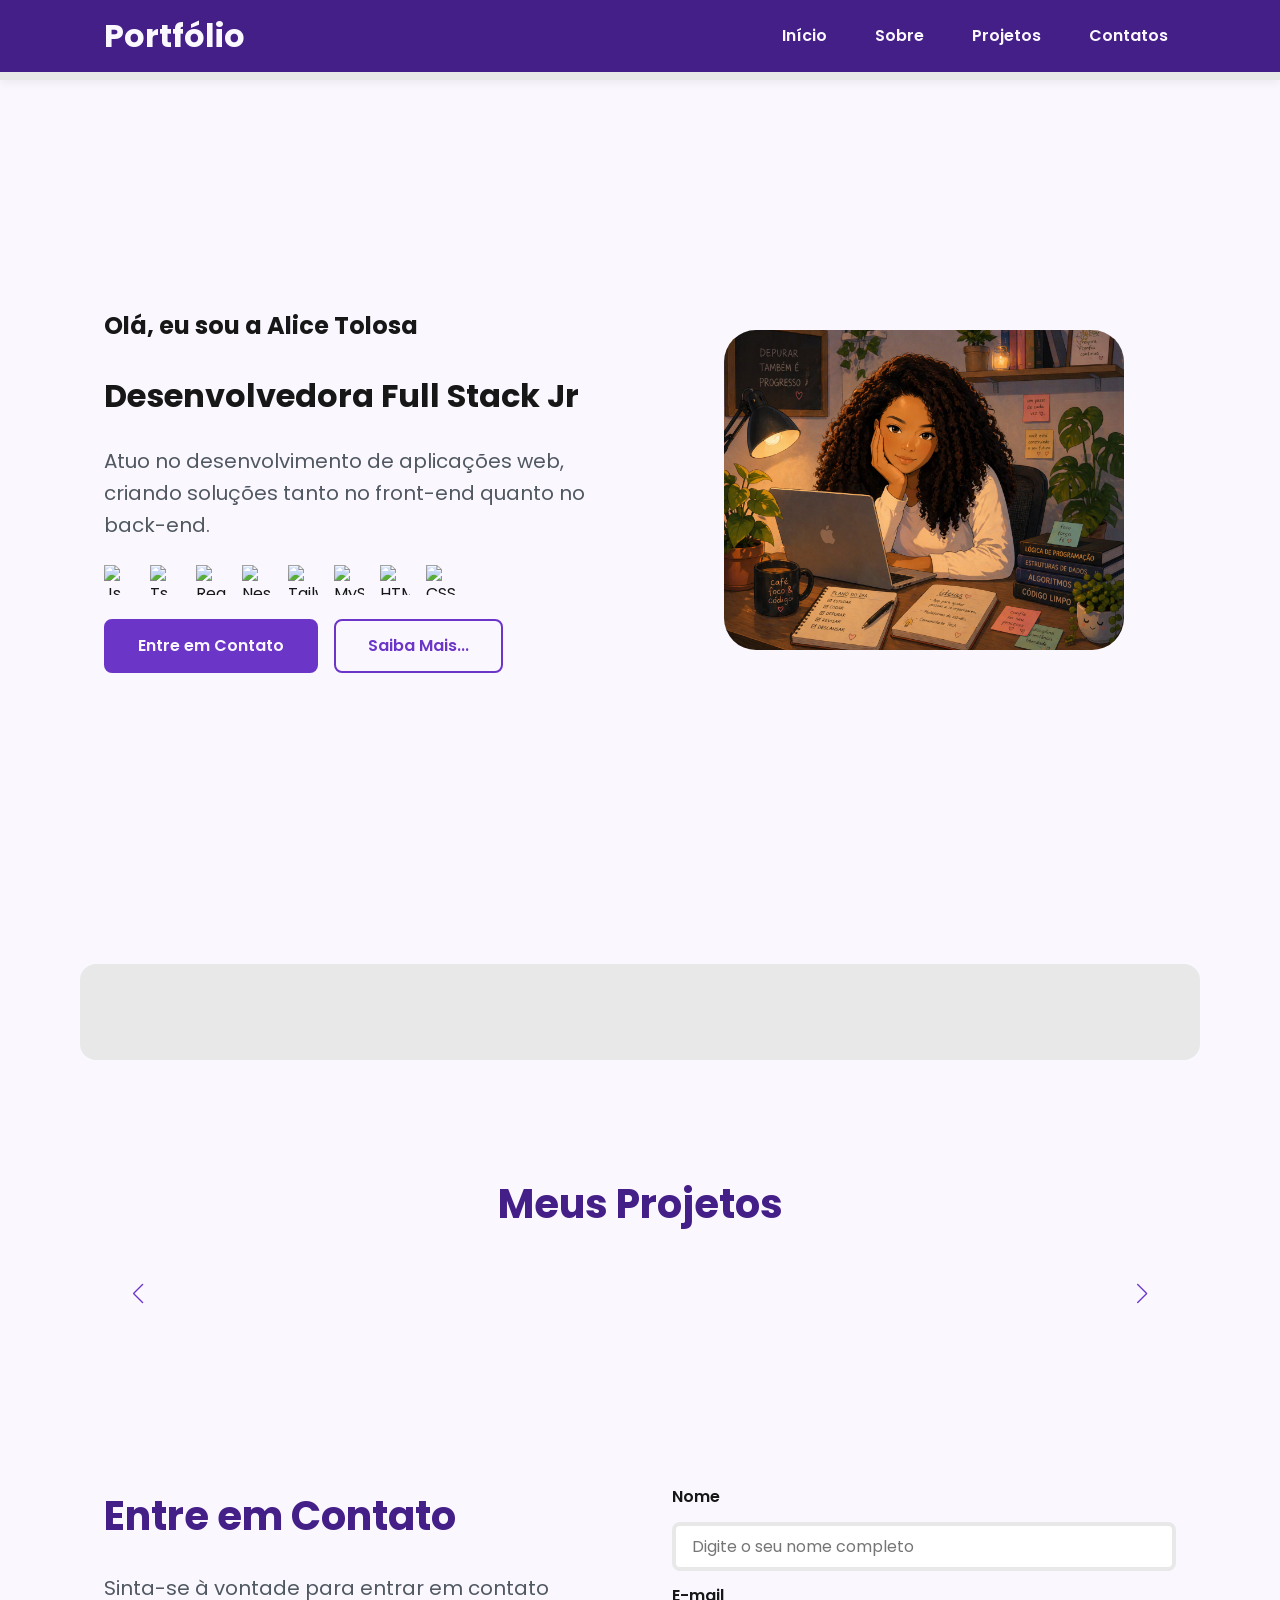
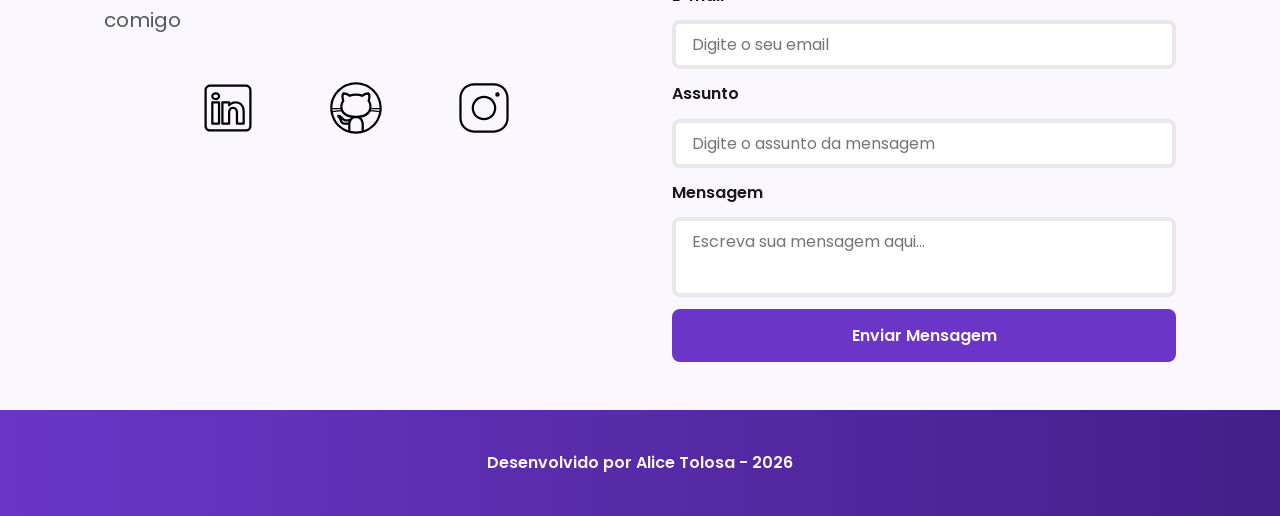
==== commit cd6a09f3: "feat: criação do script com consumo do api github, carrosel dos projetos, validação do formulario e " ====
--- a/index.html
+++ b/index.html
@@ -23,7 +23,9 @@
     <!-- SWIPER CSS -->
     <link rel="stylesheet" href="https://cdn.jsdelivr.net/npm/swiper@11/swiper-bundle.min.css"> 
 
+
     <link rel="icon" type="image/svg+xml" href="./assets/img/favicon.svg">
+    
     <!-- Link para a Folha de Estilo da Página - CSS -->
     <link rel="stylesheet" href="./assets/css/style.css">
     <title>Portfólio</title>
@@ -94,46 +96,9 @@
 
         </section>
 
-      <!--Sobre o autor-->
-        <section id="#about" class="section-container about-container">
-            
-            <figure class="about-image">
-                <img src="./assets/img/foto_alice.jpeg" alt="Foto do Perfil">
-            </figure>
-
-            <article class="about-content">
-                <h2>Sobre Mim </h2>
-
-                <p>
-                    Me chamo Alice, tenho 29 anos e sou de São Paulo/SP.
-                </p>
-                <p>
-                    Possuo experiência no desenvolvimento de APIs REST, implementação de CRUDs completos, autenticação com JWT, modelagem de banco de dados e criação de interfaces modernas e responsivas. Também atuo com testes automatizados, documentação de APIs e deploy de aplicações.
-                </p>
-                <p>
-                    Tenho perfil analítico, e esse é o meu ponto forte. Quando encontro um bug, me sinto desafiada e gosto de compreender o problema para encontrar possíveis soluções.
-                </p>
-                
-
-                <div class="about-buttons-data">
-                    <div class="buttons-container">
-                        <a href="#" target="_blank" class="botao">Github</a>
-                        <a href="#" target="_blank" class="botao-outline">Currículo</a>
-                    </div>
-
-                    <div class="data-container">
-                        <div class="data-item">
-                            <span class="data-number">100</span>
-                            <span class="data-label">Seguidores</span>
-                        </div>
-
-                        <div class="data-item">
-                            <span class="data-number">10</span>
-                            <span class="data-label">Repositórios</span>
-                        </div>
-                    </div>
-                </div>
-            </article>
+      <!--Sobre o autor/ excluida / js-->
+        <section id="about" class="section-container about-container">
+        
         </section>
 
         <!-- Seção Projetos-->
@@ -143,34 +108,7 @@
             <!--Swiper Container -->
             <div class="swiper projects-swiper">
                 <div class="swiper-wrapper">
-                    <div class="swiper-slide">
-                        <article class="project-card">
-                            <figure class="project-image">
-                                <img src="./assets/icons/languages/github.svg"
-                                alt="Ícone Github">
-                            </figure>
-
-                            <div class="project-content">
-                                <h3>Projeto Github</h3>
-                                <p>Projeto Desenvolvido no Github</p>
-
-                                <div class="project-tags">
-                                    <span class="tag">Github</span>
-                                </div>
-
-                                <div class="project-buttons">
-                                    <a href="#" target="_blank" class="botao botao-sm">
-                                        Github
-                                    </a>
-
-                                    <a href="#" target="_blank" class="botao-outline botao-sm">
-                                        Deploy
-                                    </a>
-                                </div>
-                            </div>
-
-                        </article>
-                    </div>
+                    
                 </div>
 
                 <!--Botões de navegação-->
@@ -206,7 +144,10 @@
             </article>
 
             <!--Formulário-->
-            <form id="formulario">
+            <form id="formulario" action="https://formsubmit.co/211670049f2140ec02779fb4b55691a2" method="POST">
+
+                <input type="hidden" name="_next" value="http://localhost:5501/success.html">
+                <input type="hidden" name="_captcha" value="false">
 
                 <label for="nome">Nome</label>
                 <input id="nome" name="nome" type="text" placeholder="Digite o seu nome completo">
@@ -235,6 +176,12 @@
     <footer>
         Desenvolvido por Alice Tolosa - 2026
     </footer>
-    
+
+    <!-- SWIPER JS -->
+    <script src="https://cdn.jsdelivr.net/npm/swiper@11/swiper-bundle.min.js"></script>
+   
+    <!-- Script JavaScript-->
+    <script src="assets/js/script.js"></script>
+
 </body>
 </html>
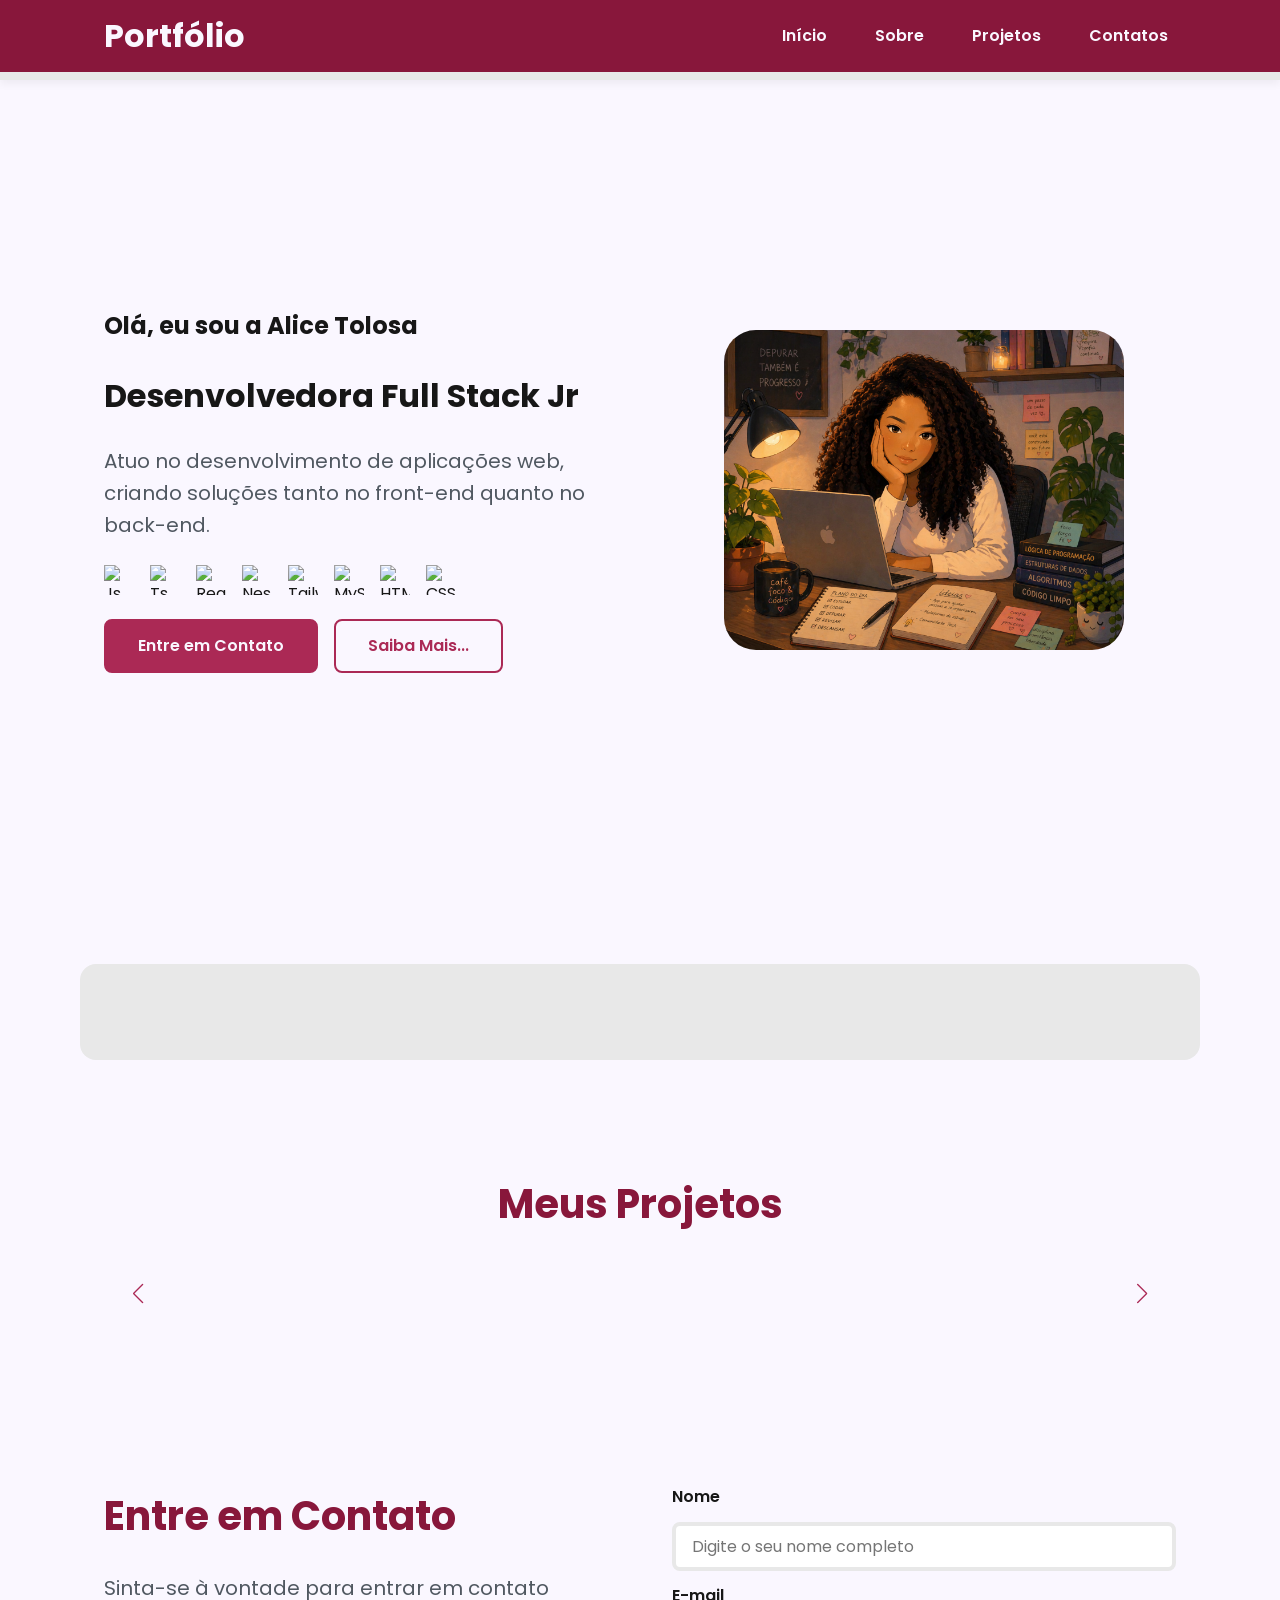
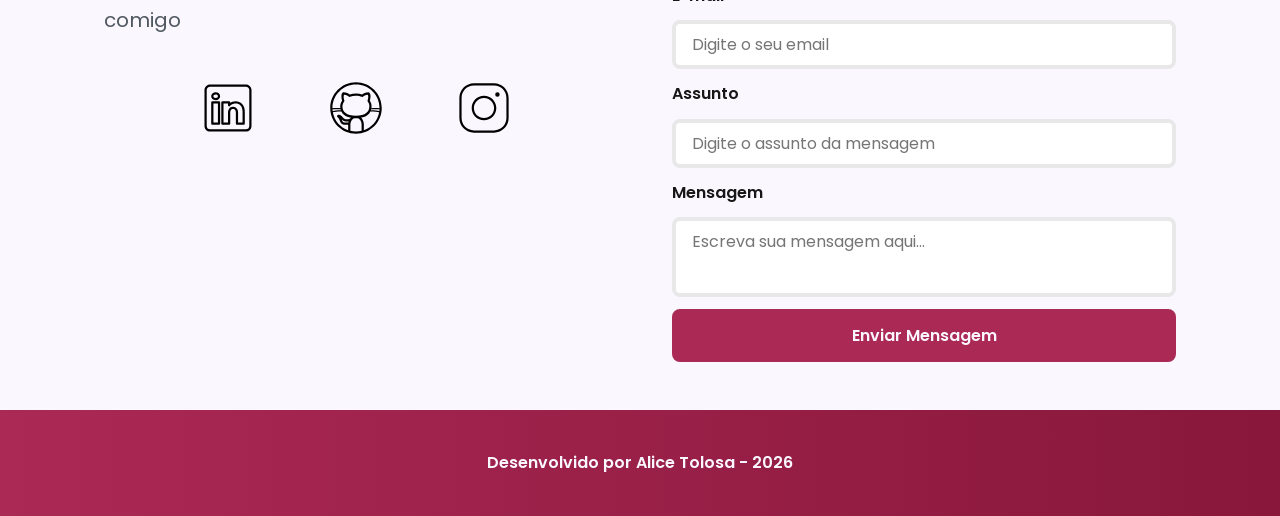
==== commit ff9d05e9: "feat: ajuste no estilo" ====
--- a/index.html
+++ b/index.html
@@ -102,7 +102,7 @@
         </section>
 
         <!-- Seção Projetos-->
-        <section id="#projects" class="section-container projects-container">
+        <section id="projects" class="section-container projects-container">
             <h2>Meus Projetos</h2>
 
             <!--Swiper Container -->
@@ -121,7 +121,7 @@
         </section>
 
         <!--Seção de Contatos e redes sociais-->
-        <section id="#contact" class="section-container contact-container">
+        <section id="contact" class="section-container contact-container">
 
             <!--Redes Sociais-->
             <article class="contact-info">
@@ -129,11 +129,11 @@
                 <p>Sinta-se à vontade para entrar em contato comigo</p>
 
                 <div class="social-container">
-                    <a href="#" target="_blank" class="social-icon" aria-label="LinkedIn">
+                    <a href="https://www.linkedin.com/in/alice-oliveira81/" target="_blank" class="social-icon" aria-label="LinkedIn">
                         <img src="./assets/icons/social/linkedin.svg" alt="Link para o Linkedin">
                     </a>
 
-                    <a href="#" target="_blank" class="social-icon" aria-label="GitHub">
+                    <a href="https://github.com/alicetolosa" target="_blank" class="social-icon" aria-label="GitHub">
                         <img src="./assets/icons/social/github.svg" alt="Link para o Github">
                     </a>
 
@@ -146,7 +146,7 @@
             <!--Formulário-->
             <form id="formulario" action="https://formsubmit.co/211670049f2140ec02779fb4b55691a2" method="POST">
 
-                <input type="hidden" name="_next" value="http://localhost:5501/success.html">
+                <input type="hidden" name="_next" value="https://alicetolosa.github.io/Portfolio-Pessoal/success.html">
                 <input type="hidden" name="_captcha" value="false">
 
                 <label for="nome">Nome</label>
--- a/assets/css/style.css
+++ b/assets/css/style.css
@@ -12,13 +12,13 @@
     /*Palheta de Cores*/
     --purple-50: #f4eaff;
     --purple-100: #e9dcfa;
-    --purple-200: #cdb3f0;
+    --purple-200: #904a74;
     --purple-300: #b186e5;
     --purple-400: #9460db;
-    --purple-500: #6b36c8;
-    --purple-600: #5b2ca0;
-    --purple-700: #4c2177;
-    --purple-800: #441f88;
+    --purple-500: #ab2955;
+    --purple-600: #a32544;
+    --purple-700: #5e0c21;
+    --purple-800: #88173b;
     --purple-900: #2a0e4d;
 
     /* Cores Neutras */
